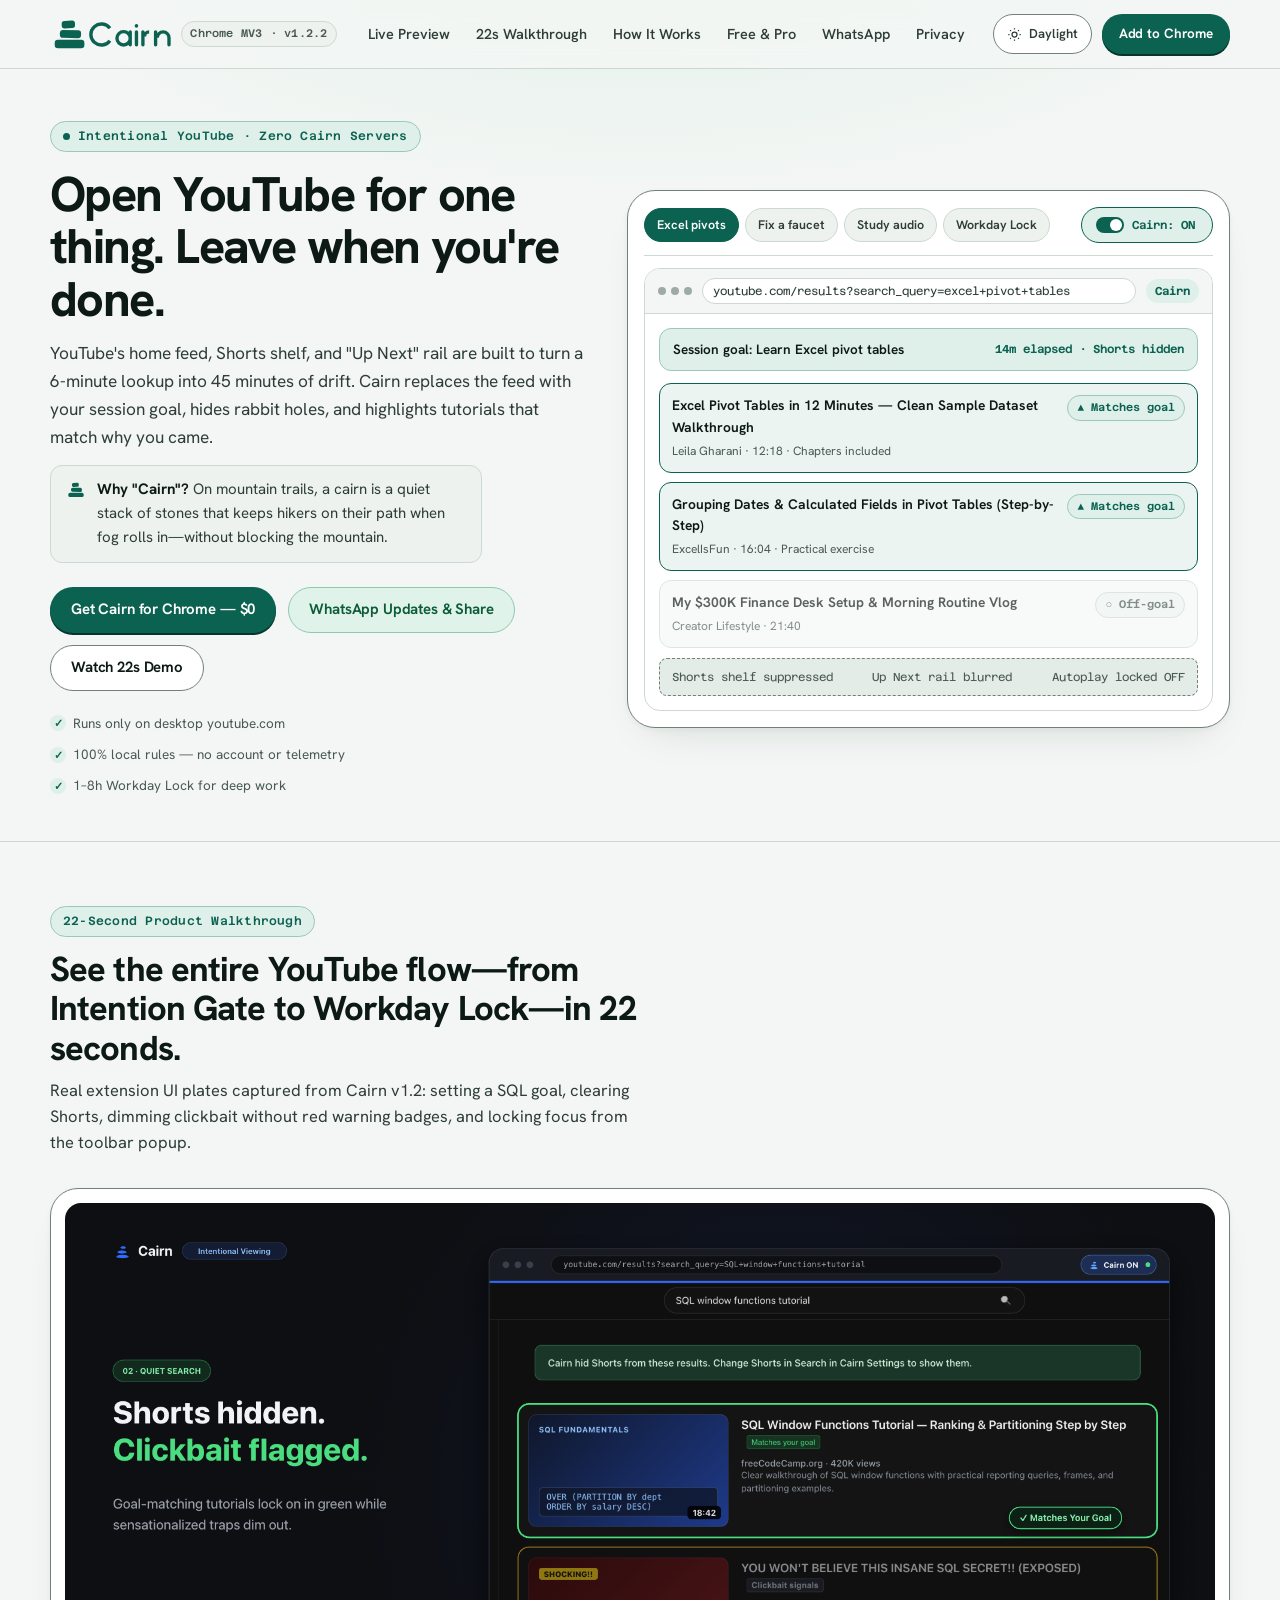
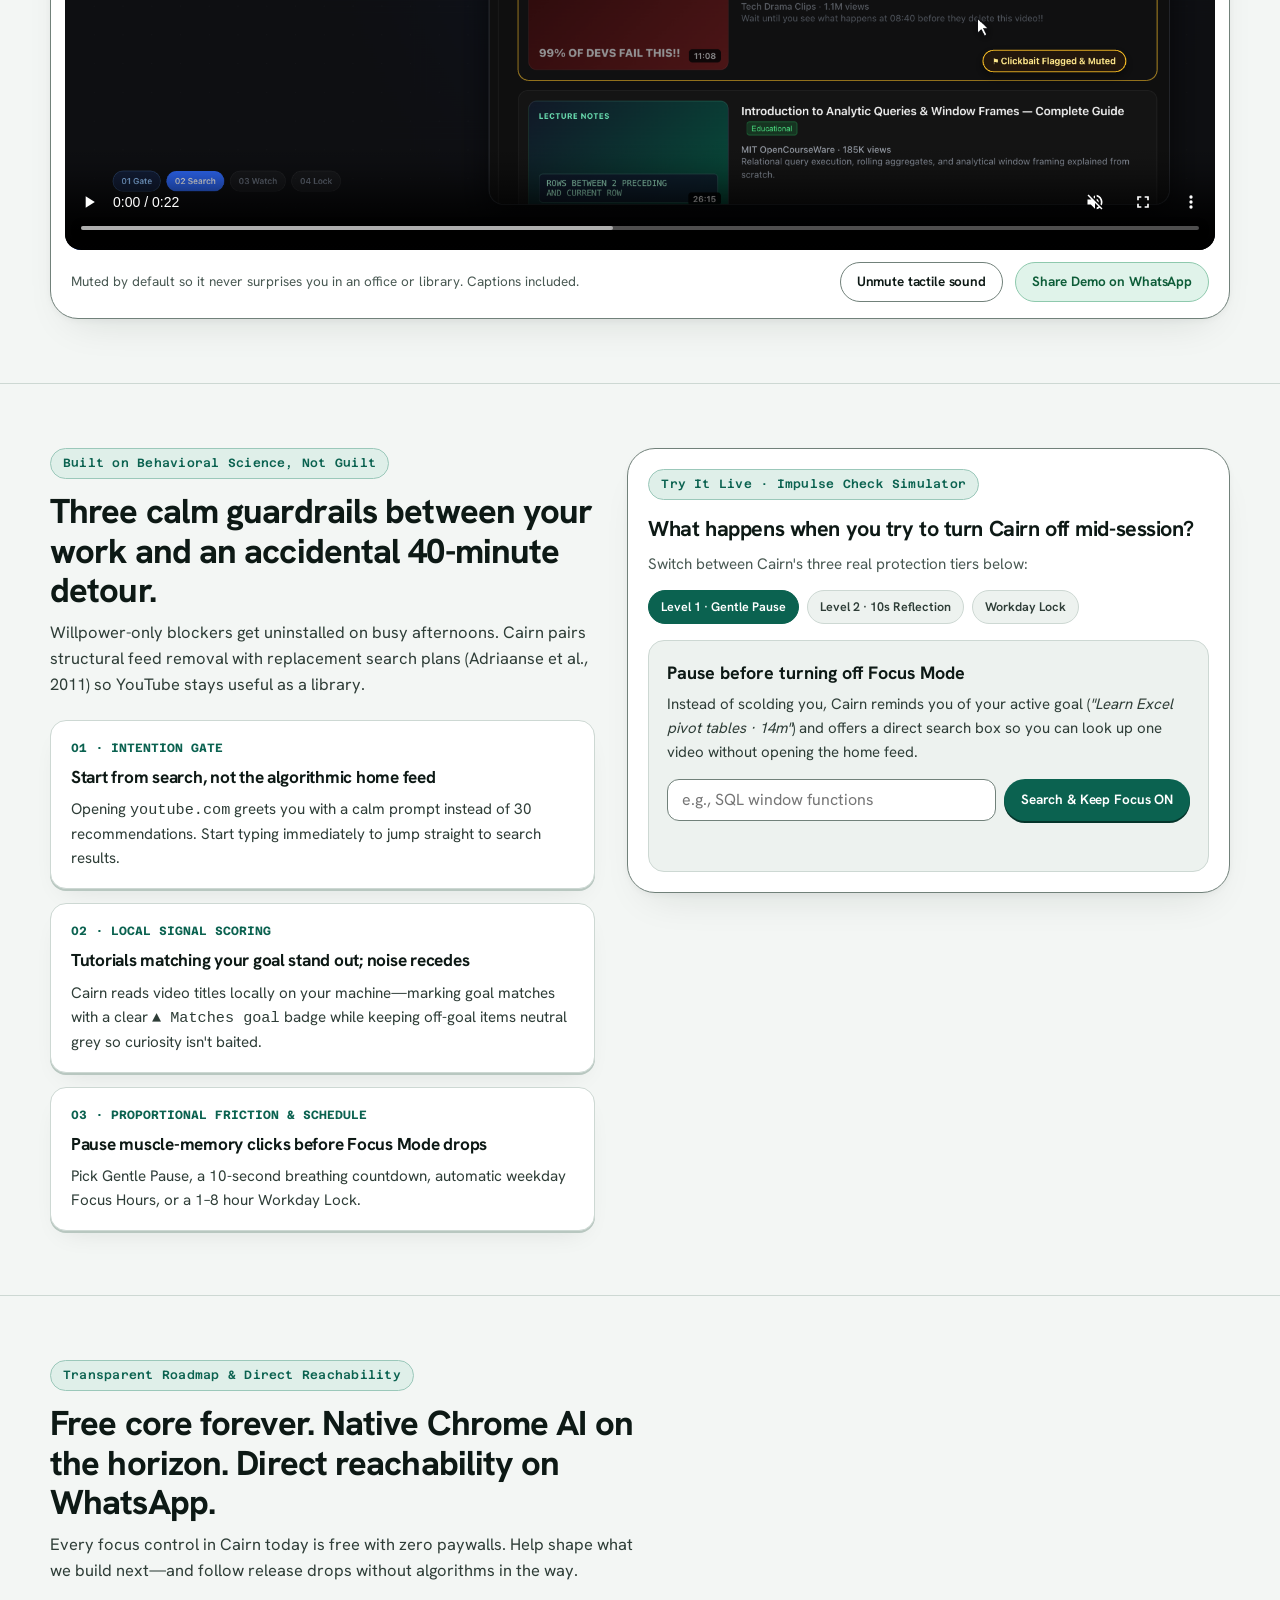
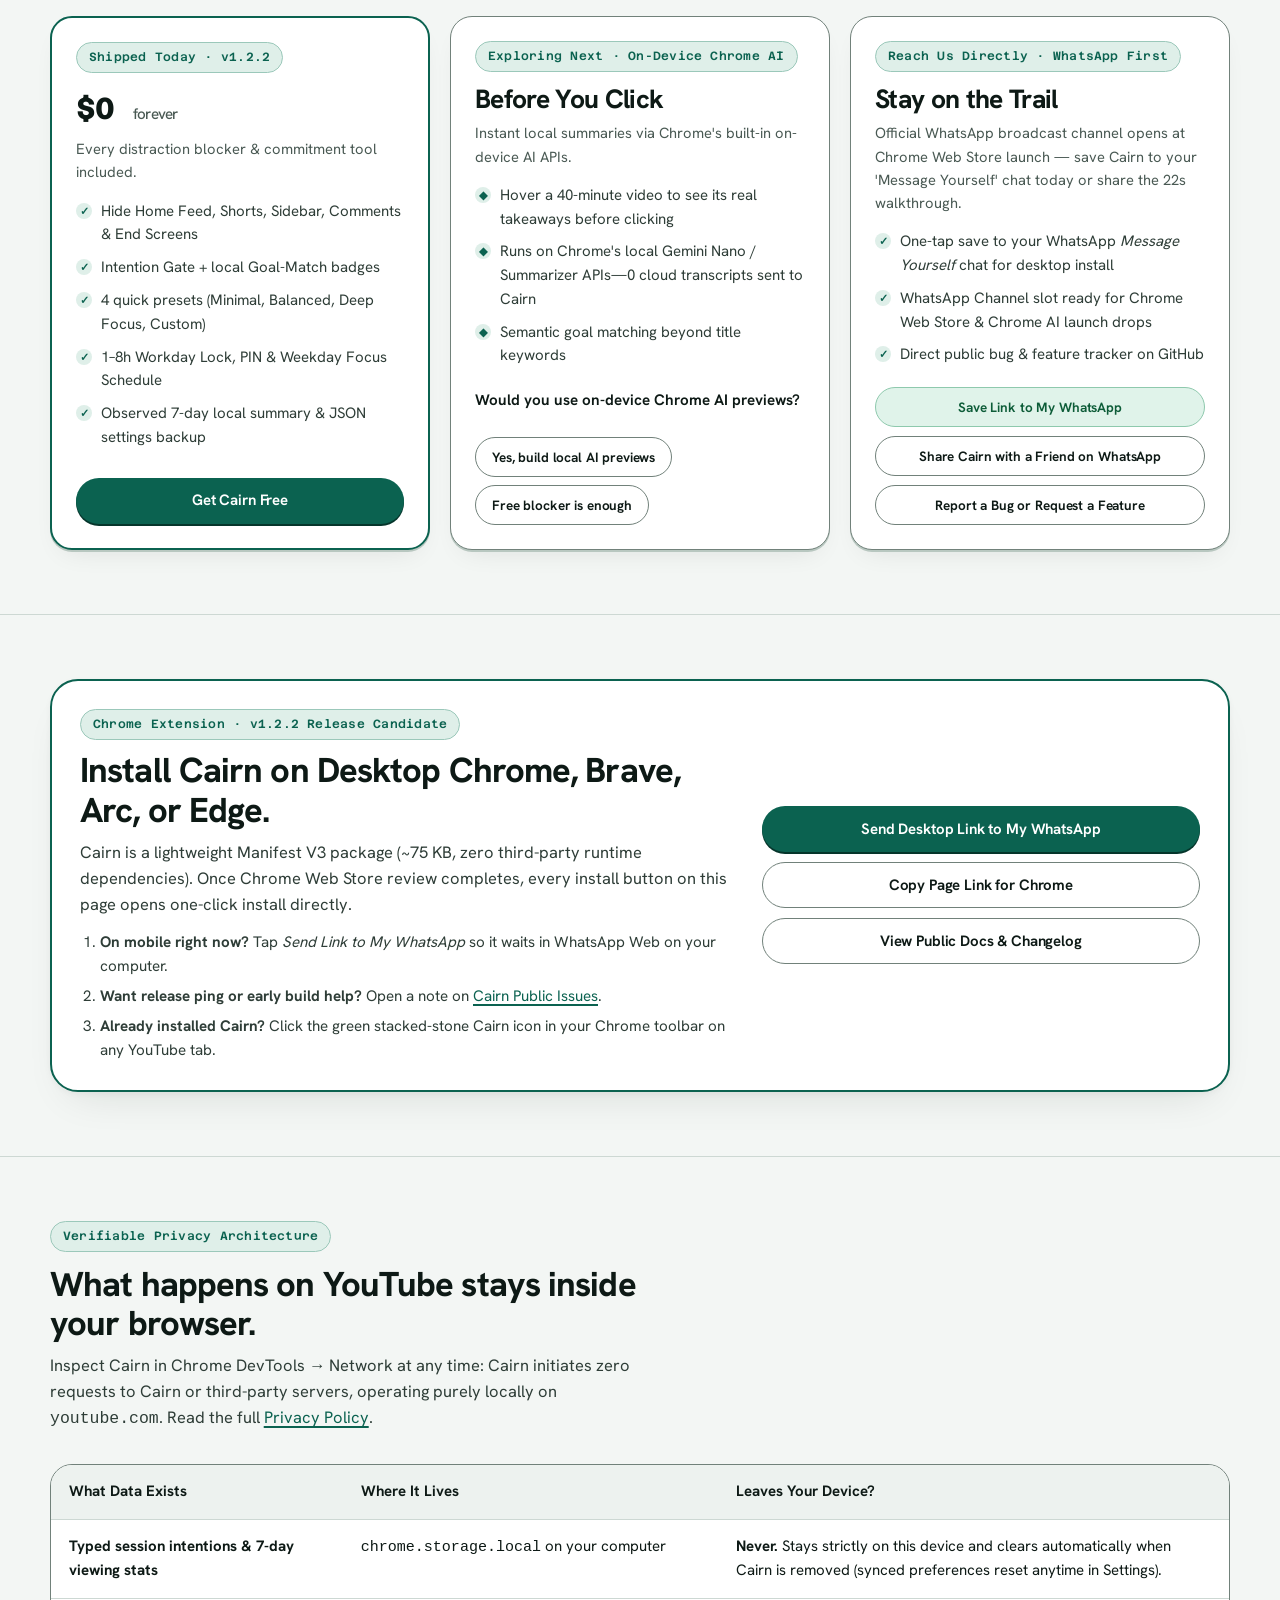
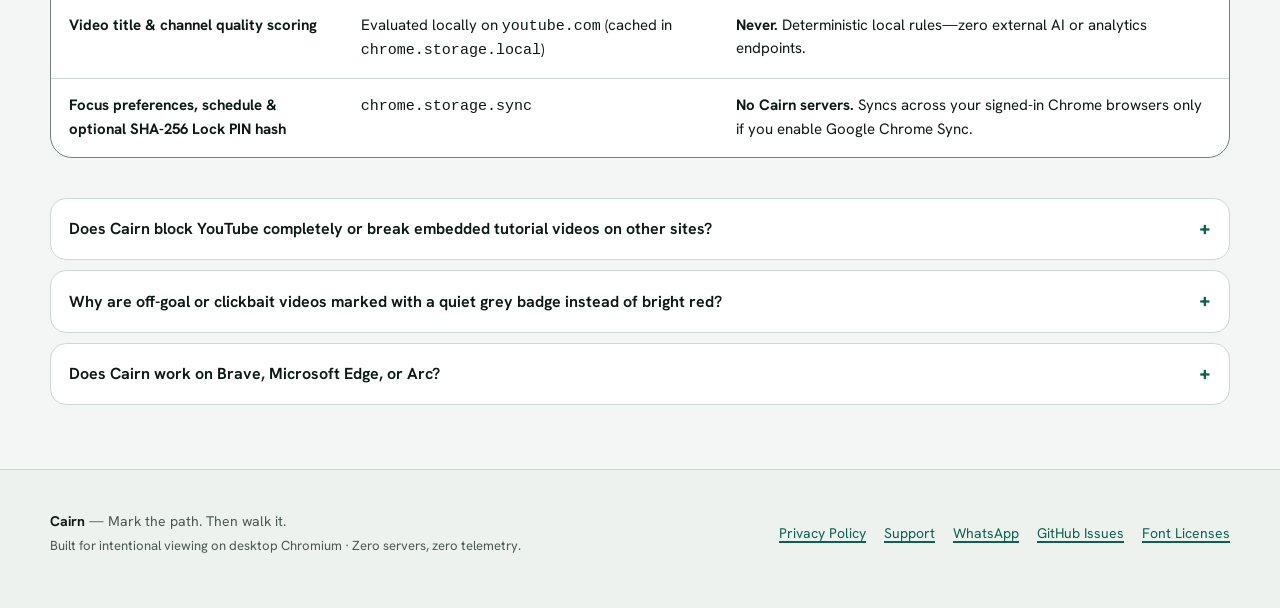
==== index.html @ 8f27227e "feat: publish Cairn Alpine Trailhead landing site and WhatsApp reachability - Add static zero-tracke" ====
<!doctype html>
<html lang="en" data-theme="light">
<head>
  <meta charset="utf-8" />
  <meta name="viewport" content="width=device-width, initial-scale=1" />
  <title>Cairn for Chrome — Open YouTube for One Thing. Leave When Done.</title>
  <meta
    name="description"
    content="Cairn is a local-first Chrome extension for intentional YouTube viewing. Set a session goal, hide Shorts and rabbit-hole sidebars, highlight matching tutorials, and lock deep-work hours with zero Cairn servers."
  />
  <meta name="theme-color" content="#f3f6f4" />
  <link rel="canonical" href="https://mohdashraf010897.github.io/cairn-public/" />
  <link rel="icon" type="image/svg+xml" href="./assets/brand/cairn-mark-favicon.svg" />
  <link rel="icon" type="image/png" sizes="32x32" href="./assets/brand/icon32.png" />

  <!-- WhatsApp, LinkedIn & X Link Preview Metadata -->
  <meta property="og:type" content="website" />
  <meta property="og:site_name" content="Cairn" />
  <meta property="og:title" content="Cairn for Chrome — Intentional YouTube Without Rabbit Holes" />
  <meta
    property="og:description"
    content="Ask why you opened YouTube, clear Shorts and algorithmic sidebars, highlight goal-matching videos, and lock focus for 1–8 hours. $0, 100% local, zero servers."
  />
  <meta property="og:url" content="https://mohdashraf010897.github.io/cairn-public/" />
  <meta
    property="og:image"
    content="https://mohdashraf010897.github.io/cairn-public/assets/og-cairn-trailhead.png"
  />
  <meta property="og:image:width" content="1200" />
  <meta property="og:image:height" content="630" />
  <meta property="og:image:alt" content="Cairn Chrome extension showing YouTube with Shorts hidden and goal-matching tutorials highlighted in Alpine Pine." />
  <meta name="twitter:card" content="summary_large_image" />
  <meta name="twitter:title" content="Cairn for Chrome — Open YouTube for One Thing. Leave When Done." />
  <meta
    name="twitter:description"
    content="Hide Shorts, blur watch-next rabbit holes, highlight videos that match your goal, and lock focus hours. 100% local on Chrome."
  />
  <meta
    name="twitter:image"
    content="https://mohdashraf010897.github.io/cairn-public/assets/og-cairn-trailhead.png"
  />

  <link
    rel="preload"
    href="./fonts/hanken-grotesk-latin.woff2"
    as="font"
    type="font/woff2"
    crossorigin
  />
  <link rel="stylesheet" href="./styles/cairn-site.css" />

  <!-- Zero-FOUC Theme Initialization (Daylight Limestone Mist default, respects explicit user toggle) -->
  <script>
    (function () {
      try {
        var saved = localStorage.getItem("cairn-theme");
        var t = saved === "dark" ? "dark" : "light";
        document.documentElement.setAttribute("data-theme", t);
      } catch (_) {}
    })();
  </script>

  <script type="application/ld+json">
    {
      "@context": "https://schema.org",
      "@graph": [
        {
          "@type": "SoftwareApplication",
          "name": "Cairn — Intentional Viewing for YouTube",
          "applicationCategory": "BrowserApplication",
          "operatingSystem": "Chrome, Brave, Edge, Arc (Desktop Chromium)",
          "softwareVersion": "1.2.2",
          "offers": {
            "@type": "Offer",
            "price": "0",
            "priceCurrency": "USD"
          },
          "description": "Manifest V3 Chrome extension that adds an Intention Gate, hides YouTube Shorts and algorithmic sidebars, highlights goal-matching tutorials locally, and provides a 1-to-8-hour Workday Lock with zero Cairn servers."
        },
        {
          "@type": "FAQPage",
          "mainEntity": [
            {
              "@type": "Question",
              "name": "Does Cairn send my YouTube watch history or typed intentions to any server?",
              "acceptedAnswer": {
                "@type": "Answer",
                "text": "No. Cairn operates zero servers, zero analytics, and zero external API requests. Video titles and typed goals are evaluated locally inside your browser."
              }
            },
            {
              "@type": "Question",
              "name": "Why did I open this link on my phone from WhatsApp?",
              "acceptedAnswer": {
                "@type": "Answer",
                "text": "Cairn runs on desktop Chrome (macOS, Windows, Linux, ChromeOS). On mobile, tap 'Send Desktop Link to My WhatsApp' to drop the link into your own Message Yourself chat so you can open it in one click on WhatsApp Web on your laptop."
              }
            },
            {
              "@type": "Question",
              "name": "What happens if I need to end a Workday Lock early?",
              "acceptedAnswer": {
                "@type": "Answer",
                "text": "Workday Lock includes a deliberate break-glass confirmation ('end this lock early') plus an optional PIN. Ending a lock early still keeps Focus Mode ON so your YouTube home feed does not snap open by accident."
              }
            }
          ]
        }
      ]
    }
  </script>
</head>
<body>
  <a class="skip-link" href="#main-content">Skip to main content</a>

  <header class="site-header">
    <div class="container header-inner">
      <a class="brand-link" href="./" aria-label="Cairn home">
        <svg
          class="brand-lockup-svg"
          viewBox="-3 -10.59 490.53 121.17"
          role="img"
          aria-hidden="true"
        >
          <g transform="translate(-18.984 -31.000) scale(0.63281)" fill="currentColor">
            <rect x="76" y="37" width="88" height="50" rx="19" ry="19" transform="rotate(-2.5 120 62.0)"></rect>
            <rect x="64" y="99" width="140" height="52" rx="20" ry="20" transform="rotate(1.5 134 125.0)"></rect>
            <rect x="30" y="163" width="196" height="56" rx="21" ry="21"></rect>
          </g>
          <g transform="translate(140.03 0)" fill="currentColor" fill-rule="nonzero">
            <path d="M92.26 20.02A51.00 51.00 0 1 0 92.26 79.98L80.93 71.75A37.00 37.00 0 1 1 80.93 28.25Z" transform="translate(4.00 0)"></path>
            <path d="M0.00 66.00A34.75 34.75 0 1 1 69.50 66.00A34.75 34.75 0 1 1 0.00 66.00ZM14.00 66.00A20.75 20.75 0 1 0 55.50 66.00A20.75 20.75 0 1 0 14.00 66.00ZM55.50 39.00A7.00 7.00 0 0 1 69.50 39.00V93.00A7.00 7.00 0 0 1 55.50 93.00Z" transform="translate(113.00 0)"></path>
            <path d="M0.00 39.00A7.00 7.00 0 0 1 14.00 39.00V93.00A7.00 7.00 0 0 1 0.00 93.00ZM-0.50 14.00a7.50 7.50 0 1 0 15.00 0a7.50 7.50 0 1 0 -15.00 0Z" transform="translate(194.50 0)"></path>
            <path d="M0.00 39.00A7.00 7.00 0 0 1 14.00 39.00V93.00A7.00 7.00 0 0 1 0.00 93.00ZM7.00 58.00A26.00 26.00 0 0 1 33.00 32.00L33.00 46.00A12.00 12.00 0 0 0 21.00 58.00Z" transform="translate(221.50 0)"></path>
            <path d="M0.00 39.00A7.00 7.00 0 0 1 14.00 39.00V93.00A7.00 7.00 0 0 1 0.00 93.00ZM7.00 63.50A31.50 31.50 0 0 1 70.00 63.50L56.00 63.50A17.50 17.50 0 0 0 21.00 63.50ZM56.00 63.50V63.50H70.00V93.00A7.00 7.00 0 0 1 56.00 93.00Z" transform="translate(274.50 0)"></path>
          </g>
        </svg>
        <span class="brand-tag">Chrome MV3 · v1.2.2</span>
      </a>

      <nav class="primary-nav" aria-label="Primary">
        <a href="#preview">Live Preview</a>
        <a href="#walkthrough">22s Walkthrough</a>
        <a href="#how-it-works">How It Works</a>
        <a href="#pricing">Free &amp; Pro</a>
        <a href="#whatsapp">WhatsApp</a>
        <a href="#privacy">Privacy</a>
      </nav>

      <div class="header-actions">
        <button
          id="theme-toggle"
          class="theme-toggle"
          type="button"
          aria-pressed="false"
          aria-label="Toggle between Daylight Limestone Mist and Night Ridge dark theme"
        >
          <svg viewBox="0 0 24 24" fill="none" stroke="currentColor" stroke-width="2" aria-hidden="true">
            <circle cx="12" cy="12" r="4"></circle>
            <path d="M12 2v2M12 20v2M4.93 4.93l1.41 1.41M17.66 17.66l1.41 1.41M2 12h2M20 12h2M4.93 19.07l1.41-1.41M17.66 6.34l1.41-1.41"></path>
          </svg>
          <span id="theme-toggle-label">Daylight</span>
        </button>
        <a class="btn btn-primary btn-sm desktop-cta-only" data-cairn-install href="#get-cairn">
          Add to Chrome
        </a>
      </div>
    </div>
  </header>

  <main id="main-content">
    <!-- ── 1. HERO + ZERO-CLS INTERACTIVE YOUTUBE STAGE ──────────────────── -->
    <section class="hero" id="preview">
      <div class="container hero-grid">
        <div>
          <span class="eyebrow">
            <span class="eyebrow-dot" aria-hidden="true"></span>
            Intentional YouTube · Zero Cairn Servers
          </span>

          <h1 class="hero-title">
            Open YouTube for one thing. Leave when you're done.
          </h1>

          <p class="hero-lead">
            YouTube's home feed, Shorts shelf, and "Up Next" rail are built to turn a 6-minute lookup into 45 minutes of drift. Cairn replaces the feed with your session goal, hides rabbit holes, and highlights tutorials that match why you came.
          </p>

          <div class="hero-origin">
            <svg class="hero-origin-icon" viewBox="0 0 256 256" fill="currentColor" aria-hidden="true">
              <rect x="76" y="37" width="88" height="50" rx="19" ry="19" transform="rotate(-2.5 120 62)"></rect>
              <rect x="64" y="99" width="140" height="52" rx="20" ry="20" transform="rotate(1.5 134 125)"></rect>
              <rect x="30" y="163" width="196" height="56" rx="21" ry="21"></rect>
            </svg>
            <span>
              <strong>Why "Cairn"?</strong> On mountain trails, a cairn is a quiet stack of stones that keeps hikers on their path when fog rolls in—without blocking the mountain.
            </span>
          </div>

          <div class="cta-cluster desktop-cta-only">
            <a class="btn btn-primary" data-cairn-install href="#get-cairn">
              Get Cairn for Chrome — $0
            </a>
            <a class="btn btn-whatsapp" href="#whatsapp">
              WhatsApp Updates &amp; Share
            </a>
            <a class="btn btn-secondary" href="#walkthrough">
              Watch 22s Demo
            </a>
          </div>

          <!-- Phone / WhatsApp In-App Browser Handoff Card -->
          <div class="mobile-handoff-box" aria-label="Save desktop extension link for your laptop">
            <p class="mobile-handoff-note">
              <strong>Viewing on your phone?</strong> Cairn installs on desktop Chrome. Send this link to your own WhatsApp <em>Message Yourself</em> chat so you can install it in one click on your laptop:
            </p>
            <div class="mobile-handoff-actions">
              <a
                class="btn btn-primary btn-sm"
                data-wa-save
                href="https://wa.me/?text=Save%20Cairn%20for%20my%20laptop%3A%20https%3A%2F%2Fmohdashraf010897.github.io%2Fcairn-public%2F"
                target="_blank"
                rel="noopener noreferrer"
              >
                Send Link to My WhatsApp
              </a>
              <button class="btn btn-secondary btn-sm" type="button" data-copy-link>
                Copy Desktop Link
              </button>
              <a class="btn btn-secondary btn-sm" data-email-self href="mailto:?subject=Install%20Cairn%20on%20Chrome">
                Email to Laptop
              </a>
            </div>
            <div id="copy-toast" class="copy-toast" role="status" aria-live="polite"></div>
          </div>

          <ul class="trust-strip" aria-label="Key guarantees">
            <li><span class="trust-check" aria-hidden="true">✓</span> Runs only on desktop youtube.com</li>
            <li><span class="trust-check" aria-hidden="true">✓</span> 100% local rules — no account or telemetry</li>
            <li><span class="trust-check" aria-hidden="true">✓</span> 1–8h Workday Lock for deep work</li>
          </ul>
        </div>

        <!-- Interactive Zero-CLS Stage -->
        <div class="stage-card" aria-label="Interactive Cairn YouTube preview">
          <div class="stage-toolbar">
            <div class="scenario-tablist" role="tablist" aria-label="Choose a real YouTube scenario">
              <button
                class="scenario-tab"
                type="button"
                role="tab"
                id="tab-excel"
                aria-selected="true"
                aria-controls="stage-viewport"
                tabindex="0"
                data-scenario-tab="excel"
              >
                Excel pivots
              </button>
              <button
                class="scenario-tab"
                type="button"
                role="tab"
                id="tab-repair"
                aria-selected="false"
                aria-controls="stage-viewport"
                tabindex="-1"
                data-scenario-tab="repair"
              >
                Fix a faucet
              </button>
              <button
                class="scenario-tab"
                type="button"
                role="tab"
                id="tab-study"
                aria-selected="false"
                aria-controls="stage-viewport"
                tabindex="-1"
                data-scenario-tab="study"
              >
                Study audio
              </button>
              <button
                class="scenario-tab"
                type="button"
                role="tab"
                id="tab-lock"
                aria-selected="false"
                aria-controls="stage-viewport"
                tabindex="-1"
                data-scenario-tab="lock"
              >
                Workday Lock
              </button>
            </div>

            <button
              id="cairn-mode-switch"
              class="mode-switch"
              type="button"
              aria-pressed="true"
              aria-label="Toggle Cairn Focus Mode inside preview"
            >
              <span class="switch-pill" aria-hidden="true"></span>
              <span id="cairn-mode-label">Cairn: ON</span>
            </button>
          </div>

          <div class="browser-frame" id="stage-viewport">
            <div class="browser-chrome">
              <span class="window-dots" aria-hidden="true"><span></span><span></span><span></span></span>
              <span class="browser-url" id="stage-browser-url">youtube.com/results?search_query=excel+pivot+tables</span>
              <span class="cairn-toolbar-chip">Cairn</span>
            </div>

            <div class="stage-body grid-stack">
              <!-- Scenario 1: Excel (ON) -->
              <div class="stack-pane" data-stage-pane="excel-on" aria-hidden="false">
                <div class="goal-banner">
                  <span class="goal-banner-text">Session goal: Learn Excel pivot tables</span>
                  <span class="goal-banner-meta">14m elapsed · Shorts hidden</span>
                </div>
                <div class="feed-list">
                  <div class="feed-row is-matched">
                    <div>
                      <p class="feed-title">Excel Pivot Tables in 12 Minutes — Clean Sample Dataset Walkthrough</p>
                      <p class="feed-meta">Leila Gharani · 12:18 · Chapters included</p>
                    </div>
                    <span class="signal-badge signal-match">▲ Matches goal</span>
                  </div>
                  <div class="feed-row is-matched">
                    <div>
                      <p class="feed-title">Grouping Dates &amp; Calculated Fields in Pivot Tables (Step-by-Step)</p>
                      <p class="feed-meta">ExcelIsFun · 16:04 · Practical exercise</p>
                    </div>
                    <span class="signal-badge signal-match">▲ Matches goal</span>
                  </div>
                  <div class="feed-row is-dimmed">
                    <div>
                      <p class="feed-title">My $300K Finance Desk Setup &amp; Morning Routine Vlog</p>
                      <p class="feed-meta">Creator Lifestyle · 21:40</p>
                    </div>
                    <span class="signal-badge signal-neutral">○ Off-goal</span>
                  </div>
                </div>
                <div class="cleared-tray">
                  <span>Shorts shelf suppressed</span>
                  <span>Up Next rail blurred</span>
                  <span>Autoplay locked OFF</span>
                </div>
              </div>

              <!-- Scenario 1: Excel (OFF) -->
              <div class="stack-pane" data-stage-pane="excel-off" aria-hidden="true">
                <div class="unfiltered-alert">
                  <span>Unfiltered YouTube: Home feed &amp; Shorts shelf compete for your click</span>
                  <span>No session anchor</span>
                </div>
                <div class="feed-list">
                  <div class="feed-row">
                    <div>
                      <p class="feed-title">Excel Pivot Tables in 12 Minutes — Clean Sample Dataset Walkthrough</p>
                      <p class="feed-meta">Buried between promoted feeds &amp; Shorts</p>
                    </div>
                    <span class="signal-badge signal-neutral">Unranked</span>
                  </div>
                </div>
                <div class="shorts-strip">
                  <div class="short-tile">SHORT · "You won't believe this interview fail..."</div>
                  <div class="short-tile">SHORT · "3 AM street food in Tokyo #shorts"</div>
                  <div class="short-tile">SHORT · "Wait for the ending!! (4.2M views)"</div>
                </div>
                <div class="cleared-tray">
                  <span>Autoplay queues next video in 5s</span>
                  <span>24 sidebar rabbit holes active</span>
                </div>
              </div>

              <!-- Scenario 2: Faucet Repair (ON) -->
              <div class="stack-pane" data-stage-pane="repair-on" aria-hidden="true">
                <div class="goal-banner">
                  <span class="goal-banner-text">Session goal: Replace dripping kitchen cartridge</span>
                  <span class="goal-banner-meta">06m elapsed · Quick lookup</span>
                </div>
                <div class="feed-list">
                  <div class="feed-row is-matched">
                    <div>
                      <p class="feed-title">How to Replace a Single-Handle Kitchen Faucet Cartridge (Tools &amp; Steps)</p>
                      <p class="feed-meta">This Old House · 07:42 · Direct instruction</p>
                    </div>
                    <span class="signal-badge signal-match">▲ Matches goal</span>
                  </div>
                  <div class="feed-row is-matched">
                    <div>
                      <p class="feed-title">Identify Moen vs Delta Valve Stems Before Turning Water Back On</p>
                      <p class="feed-meta">Everyday Plumbing · 05:15 · Reference guide</p>
                    </div>
                    <span class="signal-badge signal-match">▲ Matches goal</span>
                  </div>
                  <div class="feed-row is-dimmed">
                    <div>
                      <p class="feed-title">Worst Contractor Disasters Caught on Camera (Compilation)</p>
                      <p class="feed-meta">Home Drama · 19:50</p>
                    </div>
                    <span class="signal-badge signal-neutral">○ Off-goal</span>
                  </div>
                </div>
                <div class="cleared-tray">
                  <span>Comments collapsed by default</span>
                  <span>End-screen cards hidden</span>
                </div>
              </div>

              <!-- Scenario 2: Faucet Repair (OFF) -->
              <div class="stack-pane" data-stage-pane="repair-off" aria-hidden="true">
                <div class="unfiltered-alert">
                  <span>Unfiltered YouTube: DIY compilation rabbit holes hijack a 7-minute repair</span>
                  <span>Autoplay ON</span>
                </div>
                <div class="feed-list">
                  <div class="feed-row">
                    <div>
                      <p class="feed-title">How to Replace a Single-Handle Kitchen Faucet Cartridge</p>
                      <p class="feed-meta">Followed immediately by 18 renovation drama videos</p>
                    </div>
                    <span class="signal-badge signal-neutral">Unranked</span>
                  </div>
                </div>
                <div class="shorts-strip">
                  <div class="short-tile">SHORT · "Plumber finds WHAT inside pipe?!"</div>
                  <div class="short-tile">SHORT · "Satisfying pressure washing #shorts"</div>
                  <div class="short-tile">SHORT · "Luxury kitchen tour ($250k)"</div>
                </div>
                <div class="cleared-tray">
                  <span>Comments &amp; arguments expanded</span>
                  <span>End-screen cards cover final 20s</span>
                </div>
              </div>

              <!-- Scenario 3: Study Audio (ON) -->
              <div class="stack-pane" data-stage-pane="study-on" aria-hidden="true">
                <div class="goal-banner">
                  <span class="goal-banner-text">Session goal: Instrumental focus audio while writing</span>
                  <span class="goal-banner-meta">Whitelisted channel · 45m nudge</span>
                </div>
                <div class="feed-list">
                  <div class="feed-row is-matched">
                    <div>
                      <p class="feed-title">2-Hour Acoustic Piano &amp; Rain — No Mid-Roll Interruptions</p>
                      <p class="feed-meta">Whitelisted Study Channel · Playing cleanly</p>
                    </div>
                    <span class="signal-badge signal-match">▲ Whitelisted</span>
                  </div>
                  <div class="feed-row is-dimmed">
                    <div>
                      <p class="feed-title">Watch-page sidebar &amp; live chat hidden so background audio stays in the background</p>
                      <p class="feed-meta">Zero visual movement in peripheral vision</p>
                    </div>
                    <span class="signal-badge signal-neutral">● Calm Watch</span>
                  </div>
                </div>
                <div class="cleared-tray">
                  <span>Sidebar hidden</span>
                  <span>Comments hidden</span>
                  <span>Gentle check-in at 45m</span>
                </div>
              </div>

              <!-- Scenario 3: Study Audio (OFF) -->
              <div class="stack-pane" data-stage-pane="study-off" aria-hidden="true">
                <div class="unfiltered-alert">
                  <span>Unfiltered YouTube: Switching tabs flashes breaking news &amp; Shorts next to your audio</span>
                  <span>Live chat scrolling</span>
                </div>
                <div class="shorts-strip">
                  <div class="short-tile">SIDEBAR · "LIVE: Tech layoffs debate (14K watching)"</div>
                  <div class="short-tile">SIDEBAR · "Top 10 sci-fi trailers this week"</div>
                  <div class="short-tile">CHAT · 40 messages/sec scrolling beside player</div>
                </div>
                <div class="cleared-tray">
                  <span>Every tab switch invites a detour</span>
                  <span>No session timer check-in</span>
                </div>
              </div>

              <!-- Scenario 4: Workday Lock (ON) -->
              <div class="stack-pane" data-stage-pane="lock-on" aria-hidden="true">
                <div class="goal-banner">
                  <span class="goal-banner-text">Workday Lock active · Focus Mode protected until 5:00 PM</span>
                  <span class="goal-banner-meta">5h 42m remaining</span>
                </div>
                <div class="feed-list">
                  <div class="feed-row is-matched">
                    <div>
                      <p class="feed-title">Impulse toggle intercepted before the feed loads</p>
                      <p class="feed-meta">Turning Cairn off during a lock requires deliberate break-glass confirmation—and still keeps Focus Mode active if ended early.</p>
                    </div>
                    <span class="signal-badge signal-match">▲ Protected</span>
                  </div>
                  <div class="feed-row">
                    <div>
                      <p class="feed-title">Direct search still works whenever work requires a tutorial</p>
                      <p class="feed-meta">Press "/" to search specific documentation or talks without unlocking the home feed.</p>
                    </div>
                    <span class="signal-badge signal-neutral">● Tool, not cage</span>
                  </div>
                </div>
                <div class="cleared-tray">
                  <span>Survives browser restart</span>
                  <span>Optional SHA-256 Lock PIN</span>
                </div>
              </div>

              <!-- Scenario 4: Workday Lock (OFF) -->
              <div class="stack-pane" data-stage-pane="lock-off" aria-hidden="true">
                <div class="unfiltered-alert">
                  <span>Without Lock: One tired 3:15 PM click disables your blocker for the rest of the week</span>
                  <span>Zero friction</span>
                </div>
                <div class="feed-list">
                  <div class="feed-row">
                    <div>
                      <p class="feed-title">Most extensions fail at the exact moment willpower dips</p>
                      <p class="feed-meta">A single toggle switch with no reflection pause turns off protection in 0.2 seconds—and stays forgotten.</p>
                    </div>
                    <span class="signal-badge signal-neutral">Unprotected</span>
                  </div>
                </div>
                <div class="cleared-tray">
                  <span>Toggle Cairn: ON above to compare Workday Lock</span>
                  <span>1h · 2h · 4h · 8h presets</span>
                </div>
              </div>
            </div>
          </div>
        </div>
      </div>
    </section>

    <!-- ── 2. 22-SECOND SNAPPY PRODUCT WALKTHROUGH ───────────────────────── -->
    <section class="section" id="walkthrough">
      <div class="container">
        <div class="section-header">
          <span class="eyebrow">22-Second Product Walkthrough</span>
          <h2 class="section-title">See the entire YouTube flow—from Intention Gate to Workday Lock—in 22 seconds.</h2>
          <p class="section-desc">
            Real extension UI plates captured from Cairn v1.2: setting a SQL goal, clearing Shorts, dimming clickbait without red warning badges, and locking focus from the toolbar popup.
          </p>
        </div>

        <div class="video-shell">
          <div class="video-frame">
            <video
              id="cairn-walkthrough-video"
              controls
              playsinline
              preload="metadata"
              muted
              loop
              poster="./assets/demo/cairn-promo-poster-v2.png"
            >
              <source src="./assets/demo/cairn-promo-22s-snappy.webm" type="video/webm" />
              <source src="./assets/demo/cairn-promo-22s-snappy.mp4" type="video/mp4" />
              <track
                kind="captions"
                src="./assets/demo/cairn-promo-24s.vtt"
                srclang="en"
                label="English"
                default
              />
              Your browser does not support embedded HTML5 video.
            </video>
          </div>
          <div class="video-bar">
            <p class="video-caption">
              Muted by default so it never surprises you in an office or library. Captions included.
            </p>
            <div class="cta-cluster">
              <button
                id="video-sound-btn"
                class="btn btn-secondary btn-sm"
                type="button"
                aria-pressed="false"
              >
                Unmute tactile sound
              </button>
              <a
                class="btn btn-whatsapp btn-sm"
                data-wa-share
                href="https://wa.me/?text=Cairn%20for%20Chrome"
                target="_blank"
                rel="noopener noreferrer"
              >
                Share Demo on WhatsApp
              </a>
            </div>
          </div>
        </div>
      </div>
    </section>

    <!-- ── 3. HOW IT WORKS + INTERACTIVE IMPULSE CHECK SIMULATOR ─────────── -->
    <section class="section" id="how-it-works">
      <div class="container split-2">
        <div>
          <span class="eyebrow">Built on Behavioral Science, Not Guilt</span>
          <h2 class="section-title">Three calm guardrails between your work and an accidental 40-minute detour.</h2>
          <p class="section-desc" style="margin-bottom: 22px;">
            Willpower-only blockers get uninstalled on busy afternoons. Cairn pairs structural feed removal with replacement search plans (Adriaanse et al., 2011) so YouTube stays useful as a library.
          </p>

          <ol class="step-list">
            <li class="step-card">
              <div class="step-num">01 · INTENTION GATE</div>
              <h3>Start from search, not the algorithmic home feed</h3>
              <p>
                Opening <code>youtube.com</code> greets you with a calm prompt instead of 30 recommendations. Start typing immediately to jump straight to search results.
              </p>
            </li>
            <li class="step-card">
              <div class="step-num">02 · LOCAL SIGNAL SCORING</div>
              <h3>Tutorials matching your goal stand out; noise recedes</h3>
              <p>
                Cairn reads video titles locally on your machine—marking goal matches with a clear <code>▲ Matches goal</code> badge while keeping off-goal items neutral grey so curiosity isn't baited.
              </p>
            </li>
            <li class="step-card">
              <div class="step-num">03 · PROPORTIONAL FRICTION &amp; SCHEDULE</div>
              <h3>Pause muscle-memory clicks before Focus Mode drops</h3>
              <p>
                Pick Gentle Pause, a 10-second breathing countdown, automatic weekday Focus Hours, or a 1–8 hour Workday Lock.
              </p>
            </li>
          </ol>
        </div>

        <!-- Interactive Friction Simulator -->
        <div class="sim-card" aria-label="Interactive Impulse Check simulator">
          <span class="eyebrow">Try It Live · Impulse Check Simulator</span>
          <h3 class="sim-heading">What happens when you try to turn Cairn off mid-session?</h3>
          <p class="sim-lead">
            Switch between Cairn's three real protection tiers below:
          </p>

          <div class="sim-tabs" role="tablist" aria-label="Friction protection tiers">
            <button
              class="scenario-tab"
              type="button"
              role="tab"
              aria-selected="true"
              tabindex="0"
              data-sim-tab="gentle"
            >
              Level 1 · Gentle Pause
            </button>
            <button
              class="scenario-tab"
              type="button"
              role="tab"
              aria-selected="false"
              tabindex="-1"
              data-sim-tab="wait"
            >
              Level 2 · 10s Reflection
            </button>
            <button
              class="scenario-tab"
              type="button"
              role="tab"
              aria-selected="false"
              tabindex="-1"
              data-sim-tab="lock"
            >
              Workday Lock
            </button>
          </div>

          <div class="grid-stack">
            <!-- Gentle Pause -->
            <div class="sim-panel stack-pane" data-sim-pane="gentle" aria-hidden="false">
              <h3>Pause before turning off Focus Mode</h3>
              <p>
                Instead of scolding you, Cairn reminds you of your active goal (<em>"Learn Excel pivot tables · 14m"</em>) and offers a direct search box so you can look up one video without opening the home feed.
              </p>
              <label class="sr-only" for="sim-search-input">Search for a specific topic instead</label>
              <div class="sim-input-row">
                <input
                  id="sim-search-input"
                  class="sim-input"
                  type="text"
                  placeholder="e.g., SQL window functions"
                  autocomplete="off"
                />
                <button id="sim-search-btn" class="btn btn-primary btn-sm" type="button">
                  Search &amp; Keep Focus ON
                </button>
              </div>
              <div id="sim-level1-feedback" class="sim-feedback" role="status" aria-live="polite"></div>
            </div>

            <!-- 10s Reflection -->
            <div class="sim-panel stack-pane" data-sim-pane="wait" aria-hidden="true">
              <h3>10-second breathing buffer</h3>
              <p>
                Most distraction detours happen in the first two seconds of boredom. Level 2 holds the "Turn Off" button briefly while showing your observed YouTube time today—no fake annual projections.
              </p>
              <button id="sim-start-wait" class="btn btn-primary btn-sm" type="button">
                Simulate Reflection Countdown
              </button>
              <div id="sim-level2-feedback" class="sim-feedback" role="status" aria-live="polite"></div>
            </div>

            <!-- Workday Lock -->
            <div class="sim-panel stack-pane" data-sim-pane="lock" aria-hidden="true">
              <h3>Workday Lock break-glass check</h3>
              <p>
                Locked for 4 hours? Even if an emergency requires ending the lock early, typing the exact confirmation phrase only lifts the lock—<strong>Focus Mode stays ON</strong> until you consciously toggle again.
              </p>
              <label class="sr-only" for="sim-lock-input">Type end this lock early to test break-glass behavior</label>
              <div class="sim-input-row">
                <input
                  id="sim-lock-input"
                  class="sim-input"
                  type="text"
                  placeholder='Type "end this lock early"'
                  autocomplete="off"
                />
                <button id="sim-lock-btn" class="btn btn-primary btn-sm" type="button">
                  Test Phrase
                </button>
              </div>
              <div id="sim-lock-feedback" class="sim-feedback" role="status" aria-live="polite"></div>
            </div>
          </div>
        </div>
      </div>
    </section>

    <!-- ── 4. FREE FOREVER + CHROME AI PRO PULSE + WHATSAPP REACHABILITY ─── -->
    <section class="section" id="pricing">
      <div class="container">
        <div class="section-header">
          <span class="eyebrow">Transparent Roadmap &amp; Direct Reachability</span>
          <h2 class="section-title">Free core forever. Native Chrome AI on the horizon. Direct reachability on WhatsApp.</h2>
          <p class="section-desc">
            Every focus control in Cairn today is free with zero paywalls. Help shape what we build next—and follow release drops without algorithms in the way.
          </p>
        </div>

        <div class="cards-3">
          <!-- Card 1: Cairn Core ($0) -->
          <article class="tier-card is-featured" aria-label="Cairn Free Core">
            <div>
              <span class="eyebrow">Shipped Today · v1.2.2</span>
              <div class="tier-price">$0 <span class="tier-unit">forever</span></div>
              <p class="tier-sub">Every distraction blocker &amp; commitment tool included.</p>
              <ul class="feature-list">
                <li><span class="trust-check" aria-hidden="true">✓</span> Hide Home Feed, Shorts, Sidebar, Comments &amp; End Screens</li>
                <li><span class="trust-check" aria-hidden="true">✓</span> Intention Gate + local Goal-Match badges</li>
                <li><span class="trust-check" aria-hidden="true">✓</span> 4 quick presets (Minimal, Balanced, Deep Focus, Custom)</li>
                <li><span class="trust-check" aria-hidden="true">✓</span> 1–8h Workday Lock, PIN &amp; Weekday Focus Schedule</li>
                <li><span class="trust-check" aria-hidden="true">✓</span> Observed 7-day local summary &amp; JSON settings backup</li>
              </ul>
            </div>
            <a class="btn btn-primary" data-cairn-install href="#get-cairn">
              Get Cairn Free
            </a>
          </article>

          <!-- Card 2: Chrome Built-in AI Pro Exploration -->
          <article class="tier-card" aria-label="Cairn Pro On-Device Chrome AI Exploration">
            <div>
              <span class="eyebrow">Exploring Next · On-Device Chrome AI</span>
              <h3 class="tier-headline">Before You Click</h3>
              <p class="tier-sub">Instant local summaries via Chrome's built-in on-device AI APIs.</p>
              <ul class="feature-list">
                <li><span class="trust-check" aria-hidden="true">◆</span><span>Hover a 40-minute video to see its real takeaways before clicking</span></li>
                <li><span class="trust-check" aria-hidden="true">◆</span><span>Runs on Chrome's local Gemini Nano / Summarizer APIs—0 cloud transcripts sent to Cairn</span></li>
                <li><span class="trust-check" aria-hidden="true">◆</span><span>Semantic goal matching beyond title keywords</span></li>
              </ul>
              <p class="pulse-question">
                Would you use on-device Chrome AI previews?
              </p>
            </div>
            <div>
              <div class="pulse-actions">
                <button id="pulse-yes" class="btn btn-secondary btn-sm" type="button">
                  Yes, build local AI previews
                </button>
                <button id="pulse-free" class="btn btn-secondary btn-sm" type="button">
                  Free blocker is enough
                </button>
              </div>
              <div id="pulse-result" class="pulse-result" hidden role="status" aria-live="polite">
                <span id="pulse-result-text"></span>
                <div style="margin-top: 6px;">
                  <a
                    id="pulse-github-link"
                    href="https://github.com/mohdashraf010897/cairn-public/issues"
                    target="_blank"
                    rel="noopener noreferrer"
                  >
                    Log my +1 on GitHub Issues &rarr;
                  </a>
                </div>
              </div>
            </div>
          </article>

          <!-- Card 3: WhatsApp-First Reachability -->
          <article class="tier-card" id="whatsapp" aria-label="WhatsApp updates and community feedback">
            <div>
              <span class="eyebrow">Reach Us Directly · WhatsApp First</span>
              <h3 class="tier-headline">Stay on the Trail</h3>
              <p class="tier-sub" id="wa-channel-note">
                No mailing-list spam or tracking pixels. Save Cairn to WhatsApp or share the 22s walkthrough with your team.
              </p>
              <ul class="feature-list">
                <li><span class="trust-check" aria-hidden="true">✓</span><span>One-tap save to your WhatsApp <em>Message Yourself</em> chat for desktop install</span></li>
                <li><span class="trust-check" aria-hidden="true">✓</span><span>WhatsApp Channel slot ready for Chrome Web Store &amp; Chrome AI launch drops</span></li>
                <li><span class="trust-check" aria-hidden="true">✓</span><span>Direct public bug &amp; feature tracker on GitHub</span></li>
              </ul>
            </div>
            <div style="display: grid; gap: 9px;">
              <a
                id="wa-channel-btn"
                class="btn btn-whatsapp btn-sm"
                href="https://wa.me/?text=Save%20Cairn%20for%20my%20laptop%3A%20https%3A%2F%2Fmohdashraf010897.github.io%2Fcairn-public%2F"
                target="_blank"
                rel="noopener noreferrer"
              >
                Save Link to My WhatsApp
              </a>
              <a
                class="btn btn-secondary btn-sm"
                data-wa-share
                href="https://wa.me/?text=Using%20Cairn%20on%20Chrome"
                target="_blank"
                rel="noopener noreferrer"
              >
                Share Cairn with a Friend on WhatsApp
              </a>
              <a
                class="btn btn-secondary btn-sm"
                data-cairn-issues
                href="https://github.com/mohdashraf010897/cairn-public/issues"
                target="_blank"
                rel="noopener noreferrer"
              >
                Report a Bug or Request a Feature
              </a>
            </div>
          </article>
        </div>
      </div>
    </section>

    <!-- ── 5. GET CAIRN ON CHROME (STORE + DEVELOPER PREVIEW) ────────────── -->
    <section class="section" id="get-cairn">
      <div class="container">
        <div class="install-banner">
          <div>
            <span class="eyebrow" id="cws-status-text">Chrome Extension · v1.2.2 Release Candidate</span>
            <h2 class="section-title" style="margin-top: 10px;">Install Cairn on Desktop Chrome, Brave, Arc, or Edge.</h2>
            <p class="section-desc">
              Cairn is a lightweight Manifest V3 package (~75 KB, zero third-party runtime dependencies). Once Chrome Web Store review completes, every install button on this page opens one-click install directly.
            </p>
            <ol class="install-steps">
              <li><strong>On mobile right now?</strong> Tap <em>Send Link to My WhatsApp</em> so it waits in WhatsApp Web on your computer.</li>
              <li><strong>Want release ping or early build help?</strong> Open a note on <a data-cairn-issues href="https://github.com/mohdashraf010897/cairn-public/issues" target="_blank" rel="noopener noreferrer">Cairn Public Issues</a>.</li>
              <li><strong>Already installed Cairn?</strong> Click the green stacked-stone Cairn icon in your Chrome toolbar on any YouTube tab.</li>
            </ol>
          </div>
          <div style="display: grid; gap: 10px;">
            <a
              class="btn btn-primary"
              data-wa-save
              href="https://wa.me/?text=Save%20Cairn%20for%20my%20laptop%3A%20https%3A%2F%2Fmohdashraf010897.github.io%2Fcairn-public%2F"
              target="_blank"
              rel="noopener noreferrer"
            >
              Send Desktop Link to My WhatsApp
            </a>
            <button class="btn btn-secondary" type="button" data-copy-link>
              Copy Page Link for Chrome
            </button>
            <a
              class="btn btn-secondary"
              href="https://github.com/mohdashraf010897/cairn-public"
              target="_blank"
              rel="noopener noreferrer"
            >
              View Public Docs &amp; Changelog
            </a>
          </div>
        </div>
      </div>
    </section>

    <!-- ── 6. VERIFIABLE PRIVACY TABLE & FAQ ─────────────────────────────── -->
    <section class="section" id="privacy">
      <div class="container">
        <div class="section-header">
          <span class="eyebrow">Verifiable Privacy Architecture</span>
          <h2 class="section-title">What happens on YouTube stays inside your browser.</h2>
          <p class="section-desc">
            Inspect Cairn in Chrome DevTools &rarr; Network at any time: Cairn initiates zero requests to Cairn or third-party servers, operating purely locally on <code>youtube.com</code>. Read the full <a href="./privacy/">Privacy Policy</a>.
          </p>
        </div>

        <div class="table-wrap" style="margin-bottom: 40px;">
          <table class="truth-table">
            <thead>
              <tr>
                <th scope="col">What Data Exists</th>
                <th scope="col">Where It Lives</th>
                <th scope="col">Leaves Your Device?</th>
              </tr>
            </thead>
            <tbody>
              <tr>
                <td><strong>Typed session intentions &amp; 7-day viewing stats</strong></td>
                <td><code>chrome.storage.local</code> on your computer</td>
                <td><strong>Never.</strong> Stays strictly on this device and clears automatically when Cairn is removed (synced preferences reset anytime in Settings).</td>
              </tr>
              <tr>
                <td><strong>Video title &amp; channel quality scoring</strong></td>
                <td>Evaluated locally on <code>youtube.com</code> (cached in <code>chrome.storage.local</code>)</td>
                <td><strong>Never.</strong> Deterministic local rules—zero external AI or analytics endpoints.</td>
              </tr>
              <tr>
                <td><strong>Focus preferences, schedule &amp; optional SHA-256 Lock PIN hash</strong></td>
                <td><code>chrome.storage.sync</code></td>
                <td><strong>No Cairn servers.</strong> Syncs across your signed-in Chrome browsers only if you enable Google Chrome Sync.</td>
              </tr>
            </tbody>
          </table>
        </div>

        <div class="faq-list" aria-label="Frequently asked questions">
          <details class="faq-item">
            <summary>Does Cairn block YouTube completely or break embedded tutorial videos on other sites?</summary>
            <div class="faq-body">
              Neither. Cairn runs only on desktop <code>youtube.com</code> pages—embedded docs videos on Notion, Coursera, or internal wikis are untouched, and YouTube Search stays completely accessible whenever you need a tutorial.
            </div>
          </details>
          <details class="faq-item">
            <summary>Why are off-goal or clickbait videos marked with a quiet grey badge instead of bright red?</summary>
            <div class="faq-body">
              Bright red warning badges act like neon signs—psychologically triggering curiosity ("forbidden-fruit effect"). Cairn highlights goal matches in calm Alpine Pine (<code>▲ Matches goal</code>) and lets low-signal items fade quietly into the background.
            </div>
          </details>
          <details class="faq-item">
            <summary>Does Cairn work on Brave, Microsoft Edge, or Arc?</summary>
            <div class="faq-body">
              Yes. Any desktop Chromium browser that supports Manifest V3 Chrome extensions runs Cairn with identical local storage and zero-server guarantees.
            </div>
          </details>
        </div>
      </div>
    </section>
  </main>

  <footer class="site-footer">
    <div class="container footer-inner">
      <div>
        <strong style="color: var(--ink);">Cairn</strong> — Mark the path. Then walk it.
        <div class="footer-tagline">
          Built for intentional viewing on desktop Chromium · Zero servers, zero telemetry.
        </div>
      </div>
      <nav class="footer-links" aria-label="Footer">
        <a href="./privacy/">Privacy Policy</a>
        <a href="./support/">Support</a>
        <a href="#whatsapp">WhatsApp</a>
        <a
          data-cairn-issues
          href="https://github.com/mohdashraf010897/cairn-public/issues"
          target="_blank"
          rel="noopener noreferrer"
        >
          GitHub Issues
        </a>
        <a href="./fonts/OFL-LICENSES.md">Font Licenses</a>
      </nav>
    </div>
  </footer>

  <script src="./scripts/cairn-links.js"></script>
  <script src="./scripts/cairn-site.js"></script>
</body>
</html>
---- styles/cairn-site.css ----
/* ==========================================================================
   Cairn — "Alpine Trailhead" Product & Landing Design System
   Synchronized 1:1 with Cairn MV3 Chrome Extension (extension/styles/tokens.css)
   Palette: Limestone Mist + Alpine Pine (#0B6250) / Night Ridge + Mint (#4ECBA5)
   ========================================================================== */

@font-face {
  font-family: "Hanken Grotesk Variable";
  font-style: normal;
  font-display: swap;
  font-weight: 100 900;
  src: url("../fonts/hanken-grotesk-latin.woff2") format("woff2");
  unicode-range: U+0000-00FF, U+0131, U+0152-0153, U+02BB-02BC, U+02C6, U+02DA, U+02DC, U+0304, U+0308, U+0329, U+2000-206F, U+20AC, U+2122, U+2191, U+2193, U+2212, U+2215, U+FEFF, U+FFFD;
}

@font-face {
  font-family: "Hanken Grotesk Variable";
  font-style: normal;
  font-display: swap;
  font-weight: 100 900;
  src: url("../fonts/hanken-grotesk-latin-ext.woff2") format("woff2");
  unicode-range: U+0100-02BA, U+02BD-02C5, U+02C7-02CC, U+02CE-02D7, U+02DD-02FF, U+0304, U+0308, U+0329, U+1D00-1DBF, U+1E00-1E9F, U+1EF2-1EFF, U+2020, U+20A0-20AB, U+20AD-20C0, U+2113, U+2C60-2C7F, U+A720-A7FF;
}

@font-face {
  font-family: "Azeret Mono Variable";
  font-style: normal;
  font-display: swap;
  font-weight: 100 900;
  src: url("../fonts/azeret-mono-latin.woff2") format("woff2");
  unicode-range: U+0000-00FF, U+0131, U+0152-0153, U+02BB-02BC, U+02C6, U+02DA, U+02DC, U+0304, U+0308, U+0329, U+2000-206F, U+20AC, U+2122, U+2191, U+2193, U+2212, U+2215, U+FEFF, U+FFFD;
}

@font-face {
  font-family: "Azeret Mono Variable";
  font-style: normal;
  font-display: swap;
  font-weight: 100 900;
  src: url("../fonts/azeret-mono-latin-ext.woff2") format("woff2");
  unicode-range: U+0100-02BA, U+02BD-02C5, U+02C7-02CC, U+02CE-02D7, U+02DD-02FF, U+0304, U+0308, U+0329, U+1D00-1DBF, U+1E00-1E9F, U+1EF2-1EFF, U+2020, U+20A0-20AB, U+20AD-20C0, U+2113, U+2C60-2C7F, U+A720-A7FF;
}

:root,
:root[data-theme="light"] {
  color-scheme: light;
  --bg: #f3f6f4;
  --bg-top: #f8faf9;
  --surface: #ffffff;
  --surface-2: #edf2ef;
  --sunk: #e4ece8;

  --ink: #0d1915;
  --ink-2: #2e3d37;
  --ink-3: #495953;

  --line: #cdd8d3;
  --line-strong: #71817a;

  --pine: #0b6250;
  --pine-hover: #084c3e;
  --pine-soft: #dfefe9;
  --pine-border: #9bc8ba;
  --on-pine: #ffffff;

  --whatsapp-ink: #0d5c38;
  --whatsapp-soft: #e0f3ea;
  --whatsapp-border: #8ec9ad;

  --ochre: #7d4a0e;
  --ochre-soft: #fbf0e2;
  --ochre-border: #dfc099;

  --critical: #9e2820;
  --critical-soft: #fbeae8;

  --yt-shell: #ffffff;
  --yt-bar: #f4f6f5;
  --yt-card: #f6f8f7;
  --yt-noise-pill: #fbeae8;
  --yt-noise-ink: #8f241d;

  --stone-ledge: 0 2px 0 #b8c7c0, 0 12px 28px -14px rgba(13, 25, 21, 0.12);
  --btn-ledge: 0 2px 0 #05352b;
  --card-shadow: 0 20px 44px -22px rgba(13, 25, 21, 0.14), 0 2px 6px rgba(13, 25, 21, 0.04);

  --font-sans: "Hanken Grotesk Variable", -apple-system, BlinkMacSystemFont, "Segoe UI", sans-serif;
  --font-mono: "Azeret Mono Variable", ui-monospace, SFMono-Regular, Menlo, monospace;

  --radius-xs: 8px;
  --radius-sm: 12px;
  --radius-md: 16px;
  --radius-lg: 22px;
  --radius-xl: 28px;
  --max-w: 1180px;
}

:root[data-theme="dark"] {
  color-scheme: dark;
  --bg: #0b100e;
  --bg-top: #0f1613;
  --surface: #131b18;
  --surface-2: #19231f;
  --sunk: #0d1411;

  --ink: #edf3f1;
  --ink-2: #c2d0ca;
  --ink-3: #96a7a0;

  --line: #26332e;
  --line-strong: #677771;

  --pine: #4ecba5;
  --pine-hover: #6fdcbb;
  --pine-soft: #112921;
  --pine-border: #245747;
  --on-pine: #04140f;

  --whatsapp-ink: #6ee2a8;
  --whatsapp-soft: #10281d;
  --whatsapp-border: #245940;

  --ochre: #ebb067;
  --ochre-soft: #261b0e;
  --ochre-border: #5c4120;

  --critical: #f28f85;
  --critical-soft: #2b1412;

  --yt-shell: #101714;
  --yt-bar: #16201c;
  --yt-card: #17211d;
  --yt-noise-pill: #2d1614;
  --yt-noise-ink: #f49b92;

  --stone-ledge: 0 2px 0 #050807, 0 18px 36px -16px rgba(0, 0, 0, 0.58);
  --btn-ledge: 0 2px 0 #1f6b54;
  --card-shadow: 0 24px 52px -22px rgba(0, 0, 0, 0.65), 0 2px 8px rgba(0, 0, 0, 0.35);
}

*,
*::before,
*::after {
  box-sizing: border-box;
}

html {
  scroll-behavior: smooth;
  -webkit-text-size-adjust: 100%;
  background: var(--bg);
}

body {
  margin: 0;
  font-family: var(--font-sans);
  font-size: 16px;
  line-height: 1.58;
  color: var(--ink);
  background: radial-gradient(1000px 460px at 50% -120px, var(--pine-soft), transparent 68%), var(--bg);
  -webkit-font-smoothing: antialiased;
  overflow-x: clip;
}

img,
svg,
video {
  max-width: 100%;
  display: block;
}

a {
  color: var(--pine);
  text-decoration-thickness: 1.5px;
  text-underline-offset: 3px;
}

a:hover {
  color: var(--pine-hover);
}

button,
input {
  font: inherit;
  color: inherit;
}

:focus-visible {
  outline: 2.5px solid var(--pine);
  outline-offset: 3px;
}

.skip-link {
  position: absolute;
  left: -9999px;
  top: 12px;
  z-index: 200;
  padding: 10px 16px;
  border-radius: var(--radius-xs);
  background: var(--pine);
  color: var(--on-pine);
  font-weight: 650;
  text-decoration: none;
}

.skip-link:focus {
  left: 16px;
}

.sr-only {
  position: absolute;
  width: 1px;
  height: 1px;
  padding: 0;
  margin: -1px;
  overflow: hidden;
  clip: rect(0, 0, 0, 0);
  white-space: nowrap;
  border: 0;
}

.container {
  width: min(var(--max-w), calc(100% - 40px));
  margin-inline: auto;
}

/* Zero-CLS overlapping container: reserves tallest state height automatically */
.grid-stack {
  display: grid;
  grid-template-areas: "stack";
}

.grid-stack > * {
  grid-area: stack;
  min-width: 0;
}

.stack-pane {
  transition: opacity 160ms ease;
}

.stack-pane[aria-hidden="true"] {
  opacity: 0;
  visibility: hidden;
  pointer-events: none;
}

/* ==========================================================================
   Sticky Topbar
   ========================================================================== */

.site-header {
  position: sticky;
  top: 0;
  z-index: 90;
  background: color-mix(in srgb, var(--bg) 88%, transparent);
  backdrop-filter: blur(12px);
  border-bottom: 1px solid var(--line);
}

.header-inner {
  min-height: 68px;
  display: flex;
  align-items: center;
  justify-content: space-between;
  gap: 16px;
}

.brand-link {
  display: inline-flex;
  align-items: center;
  gap: 10px;
  color: var(--pine);
  text-decoration: none;
  padding: 6px 4px;
  border-radius: var(--radius-xs);
}

.brand-lockup-svg {
  height: 29px;
  width: auto;
}

.brand-tag {
  font-family: var(--font-mono);
  font-size: 11px;
  font-weight: 550;
  letter-spacing: 0.02em;
  padding: 3px 8px;
  border-radius: 999px;
  background: var(--surface-2);
  border: 1px solid var(--line);
  color: var(--ink-3);
}

.primary-nav {
  display: flex;
  align-items: center;
  gap: 22px;
}

.primary-nav a {
  color: var(--ink-2);
  text-decoration: none;
  font-size: 14.5px;
  font-weight: 560;
  padding: 6px 2px;
}

.primary-nav a:hover {
  color: var(--pine);
}

.header-actions {
  display: flex;
  align-items: center;
  gap: 10px;
}

.theme-toggle {
  display: inline-flex;
  align-items: center;
  gap: 7px;
  height: 40px;
  padding: 0 13px;
  border-radius: 999px;
  border: 1px solid var(--line-strong);
  background: var(--surface);
  color: var(--ink-2);
  font-size: 13px;
  font-weight: 600;
  cursor: pointer;
  transition: border-color 140ms ease, background 140ms ease;
}

.theme-toggle:hover {
  border-color: var(--pine);
  color: var(--ink);
}

.theme-toggle svg {
  width: 15px;
  height: 15px;
  flex-shrink: 0;
}

/* ==========================================================================
   Buttons & Pills
   ========================================================================== */

.btn {
  display: inline-flex;
  align-items: center;
  justify-content: center;
  gap: 9px;
  min-height: 46px;
  padding: 0 20px;
  border-radius: 999px;
  font-size: 15px;
  font-weight: 650;
  letter-spacing: -0.01em;
  text-decoration: none;
  cursor: pointer;
  border: 1px solid transparent;
  transition: transform 120ms ease, background-color 120ms ease, color 120ms ease, border-color 120ms ease;
}

.btn-sm {
  min-height: 40px;
  padding: 0 16px;
  font-size: 13.5px;
}

.btn-primary {
  background: var(--pine);
  color: var(--on-pine);
  box-shadow: var(--btn-ledge);
}

.btn-primary:hover {
  background: var(--pine-hover);
  color: var(--on-pine);
  transform: translateY(-1px);
}

.btn-primary:active {
  transform: translateY(1px);
}

.btn-secondary {
  background: var(--surface);
  color: var(--ink);
  border-color: var(--line-strong);
}

.btn-secondary:hover {
  border-color: var(--pine);
  color: var(--pine);
}

.btn-whatsapp {
  background: var(--whatsapp-soft);
  color: var(--whatsapp-ink);
  border-color: var(--whatsapp-border);
}

.btn-whatsapp:hover {
  border-color: var(--whatsapp-ink);
  color: var(--whatsapp-ink);
}

.eyebrow {
  display: inline-flex;
  align-items: center;
  gap: 8px;
  font-family: var(--font-mono);
  font-size: 12px;
  font-weight: 560;
  letter-spacing: 0.02em;
  color: var(--pine);
  background: var(--pine-soft);
  border: 1px solid var(--pine-border);
  padding: 5px 12px;
  border-radius: 999px;
}

.eyebrow-dot {
  width: 7px;
  height: 7px;
  border-radius: 50%;
  background: var(--pine);
}

/* ==========================================================================
   Hero + Interactive Zero-CLS Browser Stage
   ========================================================================== */

.hero {
  padding: 52px 0 44px;
  scroll-margin-top: 84px;
}

.hero-grid {
  display: grid;
  grid-template-columns: minmax(0, 1fr) minmax(0, 1.12fr);
  gap: 38px;
  align-items: center;
}

.hero-title {
  margin: 16px 0 14px;
  font-size: clamp(2.15rem, 3.8vw, 3.25rem);
  line-height: 1.08;
  font-weight: 760;
  letter-spacing: -0.032em;
  color: var(--ink);
}

.hero-lead {
  margin: 0 0 14px;
  font-size: 1.08rem;
  line-height: 1.62;
  color: var(--ink-2);
  max-width: 54ch;
}

.hero-origin {
  margin: 0 0 24px;
  padding: 12px 15px;
  border: 1px solid var(--line);
  background: var(--surface-2);
  border-radius: var(--radius-sm);
  font-size: 0.94rem;
  color: var(--ink-2);
  max-width: 54ch;
  display: flex;
  align-items: flex-start;
  gap: 11px;
}

.hero-origin-icon {
  width: 20px;
  height: 20px;
  flex-shrink: 0;
  margin-top: 2px;
  color: var(--pine);
}

.hero-origin strong {
  color: var(--ink);
}

.cta-cluster {
  display: flex;
  flex-wrap: wrap;
  gap: 12px;
  align-items: center;
}

/* Mobile handoff card: hidden on desktop, promoted automatically on phone viewports */
.mobile-handoff-box {
  display: none;
  margin-top: 14px;
  padding: 16px;
  border-radius: var(--radius-md);
  background: var(--surface);
  border: 1px solid var(--line-strong);
  box-shadow: var(--stone-ledge);
}

body.is-mobile-device .desktop-cta-only {
  display: none;
}

body.is-mobile-device .mobile-handoff-box {
  display: block;
}

.mobile-handoff-note {
  margin: 0 0 12px;
  font-size: 13.5px;
  color: var(--ink-2);
}

.mobile-handoff-actions {
  display: flex;
  flex-wrap: wrap;
  gap: 9px;
}

.copy-toast {
  min-height: 20px;
  margin-top: 8px;
  font-family: var(--font-mono);
  font-size: 12px;
  color: var(--pine);
}

.trust-strip {
  margin: 22px 0 0;
  padding: 0;
  list-style: none;
  display: flex;
  flex-wrap: wrap;
  gap: 10px 18px;
  font-size: 13.5px;
  color: var(--ink-3);
}

.trust-strip li {
  display: inline-flex;
  align-items: center;
  gap: 7px;
}

.trust-check {
  width: 16px;
  height: 16px;
  border-radius: 50%;
  background: var(--pine-soft);
  color: var(--pine);
  display: inline-grid;
  place-items: center;
  font-size: 11px;
  font-weight: 750;
}

/* Interactive Hero Stage */
.stage-card {
  background: var(--surface);
  border: 1px solid var(--line-strong);
  border-radius: var(--radius-xl);
  box-shadow: var(--card-shadow);
  padding: 16px;
}

.stage-toolbar {
  display: flex;
  flex-wrap: wrap;
  align-items: center;
  justify-content: space-between;
  gap: 10px;
  padding-bottom: 12px;
  border-bottom: 1px solid var(--line);
}

.scenario-tablist {
  display: flex;
  flex-wrap: wrap;
  gap: 6px;
}

.scenario-tab {
  min-height: 34px;
  padding: 0 12px;
  border-radius: 999px;
  border: 1px solid var(--line);
  background: var(--surface-2);
  color: var(--ink-2);
  font-size: 12.5px;
  font-weight: 620;
  cursor: pointer;
}

.scenario-tab[aria-selected="true"] {
  background: var(--pine);
  border-color: var(--pine);
  color: var(--on-pine);
}

.mode-switch {
  display: inline-flex;
  align-items: center;
  justify-content: center;
  min-width: 132px;
  gap: 8px;
  min-height: 36px;
  padding: 4px 12px 4px 8px;
  border-radius: 999px;
  border: 1px solid var(--line-strong);
  background: var(--sunk);
  font-family: var(--font-mono);
  font-size: 11.5px;
  font-weight: 600;
  cursor: pointer;
}

.mode-switch[aria-pressed="true"] {
  background: var(--pine-soft);
  border-color: var(--pine);
  color: var(--pine);
}

.switch-pill {
  width: 28px;
  height: 16px;
  border-radius: 999px;
  background: var(--line-strong);
  position: relative;
  transition: background 140ms ease;
}

.switch-pill::after {
  content: "";
  position: absolute;
  top: 2px;
  left: 2px;
  width: 12px;
  height: 12px;
  border-radius: 50%;
  background: #ffffff;
  transition: transform 140ms ease;
}

.mode-switch[aria-pressed="true"] .switch-pill {
  background: var(--pine);
}

.mode-switch[aria-pressed="true"] .switch-pill::after {
  transform: translateX(12px);
}

/* Mock Browser Window */
.browser-frame {
  margin-top: 12px;
  background: var(--yt-shell);
  border: 1px solid var(--line);
  border-radius: var(--radius-md);
  overflow: hidden;
}

.browser-chrome {
  display: flex;
  align-items: center;
  justify-content: space-between;
  gap: 10px;
  padding: 9px 13px;
  background: var(--yt-bar);
  border-bottom: 1px solid var(--line);
  font-family: var(--font-mono);
  font-size: 11.5px;
  color: var(--ink-3);
}

.window-dots {
  display: inline-flex;
  gap: 5px;
}

.window-dots span {
  width: 8px;
  height: 8px;
  border-radius: 50%;
  background: var(--line-strong);
  opacity: 0.65;
}

.browser-url {
  flex: 1 1 0;
  min-width: 0;
  padding: 3px 10px;
  border-radius: 999px;
  background: var(--surface);
  border: 1px solid var(--line);
  color: var(--ink-2);
  max-width: 100%;
  overflow: hidden;
  text-overflow: ellipsis;
  white-space: nowrap;
}

.cairn-toolbar-chip {
  flex-shrink: 0;
  display: inline-flex;
  align-items: center;
  gap: 6px;
  padding: 3px 9px;
  border-radius: 999px;
  background: var(--pine-soft);
  color: var(--pine);
  font-weight: 650;
}

.stage-body {
  padding: 14px;
}

.goal-banner {
  display: flex;
  flex-wrap: wrap;
  align-items: center;
  justify-content: space-between;
  gap: 8px;
  padding: 10px 13px;
  border-radius: var(--radius-sm);
  background: var(--pine-soft);
  border: 1px solid var(--pine-border);
  margin-bottom: 12px;
}

.goal-banner-text {
  font-size: 13.5px;
  font-weight: 620;
  color: var(--ink);
}

.goal-banner-meta {
  font-family: var(--font-mono);
  font-size: 11.5px;
  color: var(--pine);
  font-weight: 600;
}

.unfiltered-alert {
  display: flex;
  flex-wrap: wrap;
  align-items: center;
  justify-content: space-between;
  gap: 8px;
  padding: 10px 13px;
  border-radius: var(--radius-sm);
  background: var(--ochre-soft);
  border: 1px solid var(--ochre-border);
  margin-bottom: 12px;
  font-size: 13px;
  color: var(--ochre);
  font-weight: 600;
}

.feed-list {
  display: grid;
  gap: 9px;
}

.feed-row {
  display: flex;
  align-items: flex-start;
  justify-content: space-between;
  gap: 12px;
  padding: 11px 12px;
  border-radius: var(--radius-sm);
  background: var(--yt-card);
  border: 1px solid var(--line);
}

.feed-row.is-matched {
  border-color: var(--pine);
  background: color-mix(in srgb, var(--pine-soft) 45%, var(--yt-card));
}

.feed-row.is-dimmed {
  opacity: 0.68;
}

.feed-title {
  margin: 0 0 3px;
  font-size: 13.8px;
  font-weight: 640;
  color: var(--ink);
}

.feed-meta {
  margin: 0;
  font-size: 12px;
  color: var(--ink-3);
}

/* Shape + word badges (never red on clickbait — per Cairn Design System) */
.signal-badge {
  flex-shrink: 0;
  display: inline-flex;
  align-items: center;
  gap: 5px;
  padding: 3px 9px;
  border-radius: 999px;
  font-family: var(--font-mono);
  font-size: 11px;
  font-weight: 600;
  white-space: nowrap;
}

.signal-match {
  background: var(--pine-soft);
  color: var(--pine);
  border: 1px solid var(--pine-border);
}

.signal-neutral {
  background: var(--surface-2);
  color: var(--ink-3);
  border: 1px solid var(--line);
}

.shorts-strip {
  display: grid;
  grid-template-columns: repeat(3, minmax(0, 1fr));
  gap: 8px;
  margin-top: 9px;
}

.short-tile {
  padding: 10px;
  border-radius: var(--radius-xs);
  background: var(--yt-noise-pill);
  color: var(--yt-noise-ink);
  border: 1px dashed var(--line-strong);
  font-size: 11.5px;
  font-weight: 620;
}

.cleared-tray {
  margin-top: 10px;
  padding: 9px 12px;
  border-radius: var(--radius-xs);
  background: var(--sunk);
  border: 1px dashed var(--line-strong);
  display: flex;
  flex-wrap: wrap;
  justify-content: space-between;
  gap: 8px;
  font-family: var(--font-mono);
  font-size: 11.5px;
  color: var(--ink-3);
}

/* ==========================================================================
   Shared Sections
   ========================================================================== */

.section,
[id] {
  scroll-margin-top: 84px;
}

.section {
  padding: 64px 0;
  border-top: 1px solid var(--line);
}

.section-header {
  max-width: 66ch;
  margin-bottom: 32px;
}

.section-title {
  margin: 12px 0 10px;
  font-size: clamp(1.65rem, 2.7vw, 2.25rem);
  line-height: 1.15;
  letter-spacing: -0.026em;
  font-weight: 740;
}

.section-desc {
  margin: 0;
  font-size: 1.03rem;
  color: var(--ink-2);
}

/* ==========================================================================
   22s Snappy Walkthrough Video Section
   ========================================================================== */

.video-shell {
  background: var(--surface);
  border: 1px solid var(--line-strong);
  border-radius: var(--radius-xl);
  padding: 14px;
  box-shadow: var(--card-shadow);
}

.video-frame {
  position: relative;
  aspect-ratio: 16 / 9;
  border-radius: var(--radius-md);
  overflow: hidden;
  background: #0b100e;
}

.video-frame video {
  width: 100%;
  height: 100%;
  object-fit: cover;
}

.video-bar {
  display: flex;
  flex-wrap: wrap;
  align-items: center;
  justify-content: space-between;
  gap: 12px;
  padding: 12px 6px 2px;
}

.video-caption {
  margin: 0;
  font-size: 13.5px;
  color: var(--ink-3);
}

/* ==========================================================================
   How It Works + Interactive Impulse Check Simulator
   ========================================================================== */

.split-2 {
  display: grid;
  grid-template-columns: minmax(0, 0.95fr) minmax(0, 1.05fr);
  gap: 32px;
  align-items: start;
}

.step-list {
  list-style: none;
  padding: 0;
  margin: 0;
  display: grid;
  gap: 14px;
}

.step-card {
  background: var(--surface);
  border: 1px solid var(--line);
  border-radius: var(--radius-md);
  padding: 18px 20px;
  box-shadow: var(--stone-ledge);
}

.step-num {
  font-family: var(--font-mono);
  font-size: 12px;
  font-weight: 650;
  color: var(--pine);
  margin-bottom: 6px;
}

.step-card h3 {
  margin: 0 0 6px;
  font-size: 1.08rem;
  letter-spacing: -0.015em;
}

.step-card p {
  margin: 0;
  font-size: 0.95rem;
  color: var(--ink-2);
}

.sim-card {
  background: var(--surface);
  border: 1px solid var(--line-strong);
  border-radius: var(--radius-xl);
  padding: 20px;
  box-shadow: var(--card-shadow);
}

.sim-tabs {
  display: flex;
  flex-wrap: wrap;
  gap: 8px;
  margin-bottom: 16px;
}

.sim-panel {
  padding: 18px;
  border-radius: var(--radius-md);
  background: var(--surface-2);
  border: 1px solid var(--line);
}

.sim-panel h3 {
  margin: 0 0 6px;
  font-size: 1.12rem;
}

.sim-panel p {
  margin: 0 0 14px;
  font-size: 0.94rem;
  color: var(--ink-2);
}

.sim-input-row {
  display: flex;
  flex-wrap: wrap;
  gap: 8px;
}

.sim-input {
  flex: 1 1 200px;
  min-height: 42px;
  padding: 0 14px;
  border-radius: var(--radius-sm);
  border: 1px solid var(--line-strong);
  background: var(--surface);
  color: var(--ink);
}

.sim-feedback {
  min-height: 22px;
  margin-top: 10px;
  font-family: var(--font-mono);
  font-size: 12px;
  color: var(--pine);
}

/* ==========================================================================
   Free Forever + Chrome AI Pro Pulse + WhatsApp Hub
   ========================================================================== */

.cards-3 {
  display: grid;
  grid-template-columns: repeat(3, minmax(0, 1fr));
  gap: 20px;
  align-items: stretch;
}

.tier-card {
  display: flex;
  flex-direction: column;
  justify-content: space-between;
  background: var(--surface);
  border: 1px solid var(--line-strong);
  border-radius: var(--radius-lg);
  padding: 24px;
  box-shadow: var(--stone-ledge);
}

.tier-card.is-featured {
  border-width: 2px;
  border-color: var(--pine);
}

.tier-price {
  font-family: var(--font-mono);
  font-size: 1.9rem;
  font-weight: 720;
  letter-spacing: -0.03em;
  color: var(--ink);
  margin: 12px 0 4px;
}

.tier-headline {
  font-family: var(--font-sans);
  font-size: 1.65rem;
  line-height: 1.18;
  font-weight: 740;
  letter-spacing: -0.025em;
  color: var(--ink);
  margin: 12px 0 6px;
}

.feature-list li > .trust-check {
  flex-shrink: 0;
  margin-top: 3px;
}

.tier-sub {
  margin: 0 0 16px;
  font-size: 0.92rem;
  color: var(--ink-3);
}

.feature-list {
  list-style: none;
  padding: 0;
  margin: 0 0 20px;
  display: grid;
  gap: 9px;
  font-size: 0.94rem;
  color: var(--ink-2);
}

.feature-list li {
  display: flex;
  align-items: flex-start;
  gap: 9px;
}

.pulse-actions {
  display: flex;
  flex-wrap: wrap;
  gap: 8px;
}

.pulse-result {
  margin-top: 12px;
  padding: 11px 13px;
  border-radius: var(--radius-sm);
  background: var(--pine-soft);
  border: 1px solid var(--pine-border);
  font-size: 13px;
  color: var(--ink);
}

.pulse-result[hidden] {
  display: none;
}

/* ==========================================================================
   Install Drawer / Early Access Card & Privacy Table & FAQ
   ========================================================================== */

.install-banner {
  background: var(--surface);
  border: 2px solid var(--pine);
  border-radius: var(--radius-xl);
  padding: 28px;
  box-shadow: var(--card-shadow);
  display: grid;
  grid-template-columns: minmax(0, 1.2fr) minmax(0, 0.8fr);
  gap: 24px;
  align-items: center;
}

.install-steps {
  margin: 12px 0 0;
  padding-left: 20px;
  color: var(--ink-2);
  font-size: 0.95rem;
}

.install-steps li + li {
  margin-top: 6px;
}

.table-wrap {
  overflow-x: auto;
  background: var(--surface);
  border: 1px solid var(--line-strong);
  border-radius: var(--radius-lg);
}

.truth-table {
  width: 100%;
  border-collapse: collapse;
  text-align: left;
  font-size: 0.94rem;
}

.truth-table th,
.truth-table td {
  padding: 15px 18px;
  border-bottom: 1px solid var(--line);
  vertical-align: top;
}

.truth-table th {
  background: var(--surface-2);
  font-weight: 680;
  color: var(--ink);
}

.truth-table tr:last-child td {
  border-bottom: 0;
}

.faq-list {
  display: grid;
  gap: 10px;
}

.faq-item {
  background: var(--surface);
  border: 1px solid var(--line);
  border-radius: var(--radius-md);
  padding: 0 18px;
}

.faq-item summary {
  cursor: pointer;
  padding: 16px 0;
  font-weight: 650;
  color: var(--ink);
  list-style: none;
  display: flex;
  align-items: center;
  justify-content: space-between;
  gap: 12px;
}

.faq-item summary::-webkit-details-marker {
  display: none;
}

.faq-item summary::after {
  content: "+";
  font-family: var(--font-mono);
  font-size: 18px;
  color: var(--pine);
}

.faq-item[open] summary::after {
  content: "−";
}

.faq-body {
  padding: 0 0 16px;
  color: var(--ink-2);
  font-size: 0.95rem;
}

/* ==========================================================================
   Footer & Legal Subpages
   ========================================================================== */

.site-footer {
  padding: 40px 0 56px;
  border-top: 1px solid var(--line);
  background: var(--surface-2);
  font-size: 14px;
  color: var(--ink-3);
}

.footer-inner {
  display: flex;
  flex-wrap: wrap;
  align-items: center;
  justify-content: space-between;
  gap: 20px;
}

.footer-links {
  display: flex;
  flex-wrap: wrap;
  gap: 18px;
}

.legal-main {
  padding: 52px 0 72px;
}

.legal-prose {
  max-width: 72ch;
  background: var(--surface);
  border: 1px solid var(--line-strong);
  border-radius: var(--radius-lg);
  padding: 34px;
  box-shadow: var(--stone-ledge);
}

.legal-prose h1 {
  margin-top: 0;
  font-size: clamp(1.8rem, 3vw, 2.35rem);
  letter-spacing: -0.025em;
}

.legal-updated {
  color: var(--ink-3);
  font-family: var(--font-mono);
  font-size: 0.82rem;
  margin-top: -6px;
}

.sim-heading {
  margin: 12px 0 6px;
  font-size: 1.35rem;
  letter-spacing: -0.02em;
}

.sim-lead {
  margin: 0 0 14px;
  font-size: 0.95rem;
  color: var(--ink-3);
}

.tier-unit {
  font-family: var(--font-sans);
  font-size: 0.95rem;
  font-weight: 500;
  color: var(--ink-3);
}

.pulse-question {
  margin: 0 0 10px;
  font-size: 0.95rem;
  font-weight: 650;
  color: var(--ink);
}

.footer-tagline {
  margin-top: 4px;
  font-size: 0.82rem;
}

.legal-prose h2 {
  margin-top: 28px;
  font-size: 1.2rem;
}

.legal-prose li + li {
  margin-top: 6px;
}

/* ==========================================================================
   Responsive & Reduced Motion
   ========================================================================== */

@media (max-width: 980px) {
  .hero-grid,
  .split-2,
  .cards-3,
  .install-banner {
    grid-template-columns: minmax(0, 1fr);
  }

  .primary-nav {
    display: none;
  }
}

@media (max-width: 600px) {
  .container {
    width: calc(100% - 28px);
  }

  .hero {
    padding: 32px 0 36px;
  }

  .section {
    padding: 46px 0;
  }

  .shorts-strip {
    grid-template-columns: 1fr;
  }

  .legal-prose {
    padding: 22px;
  }

  .brand-tag {
    display: none;
  }
}

@media (prefers-reduced-motion: reduce) {
  html {
    scroll-behavior: auto;
  }

  *,
  *::before,
  *::after {
    transition-duration: 0.01ms !important;
    animation-duration: 0.01ms !important;
  }
}
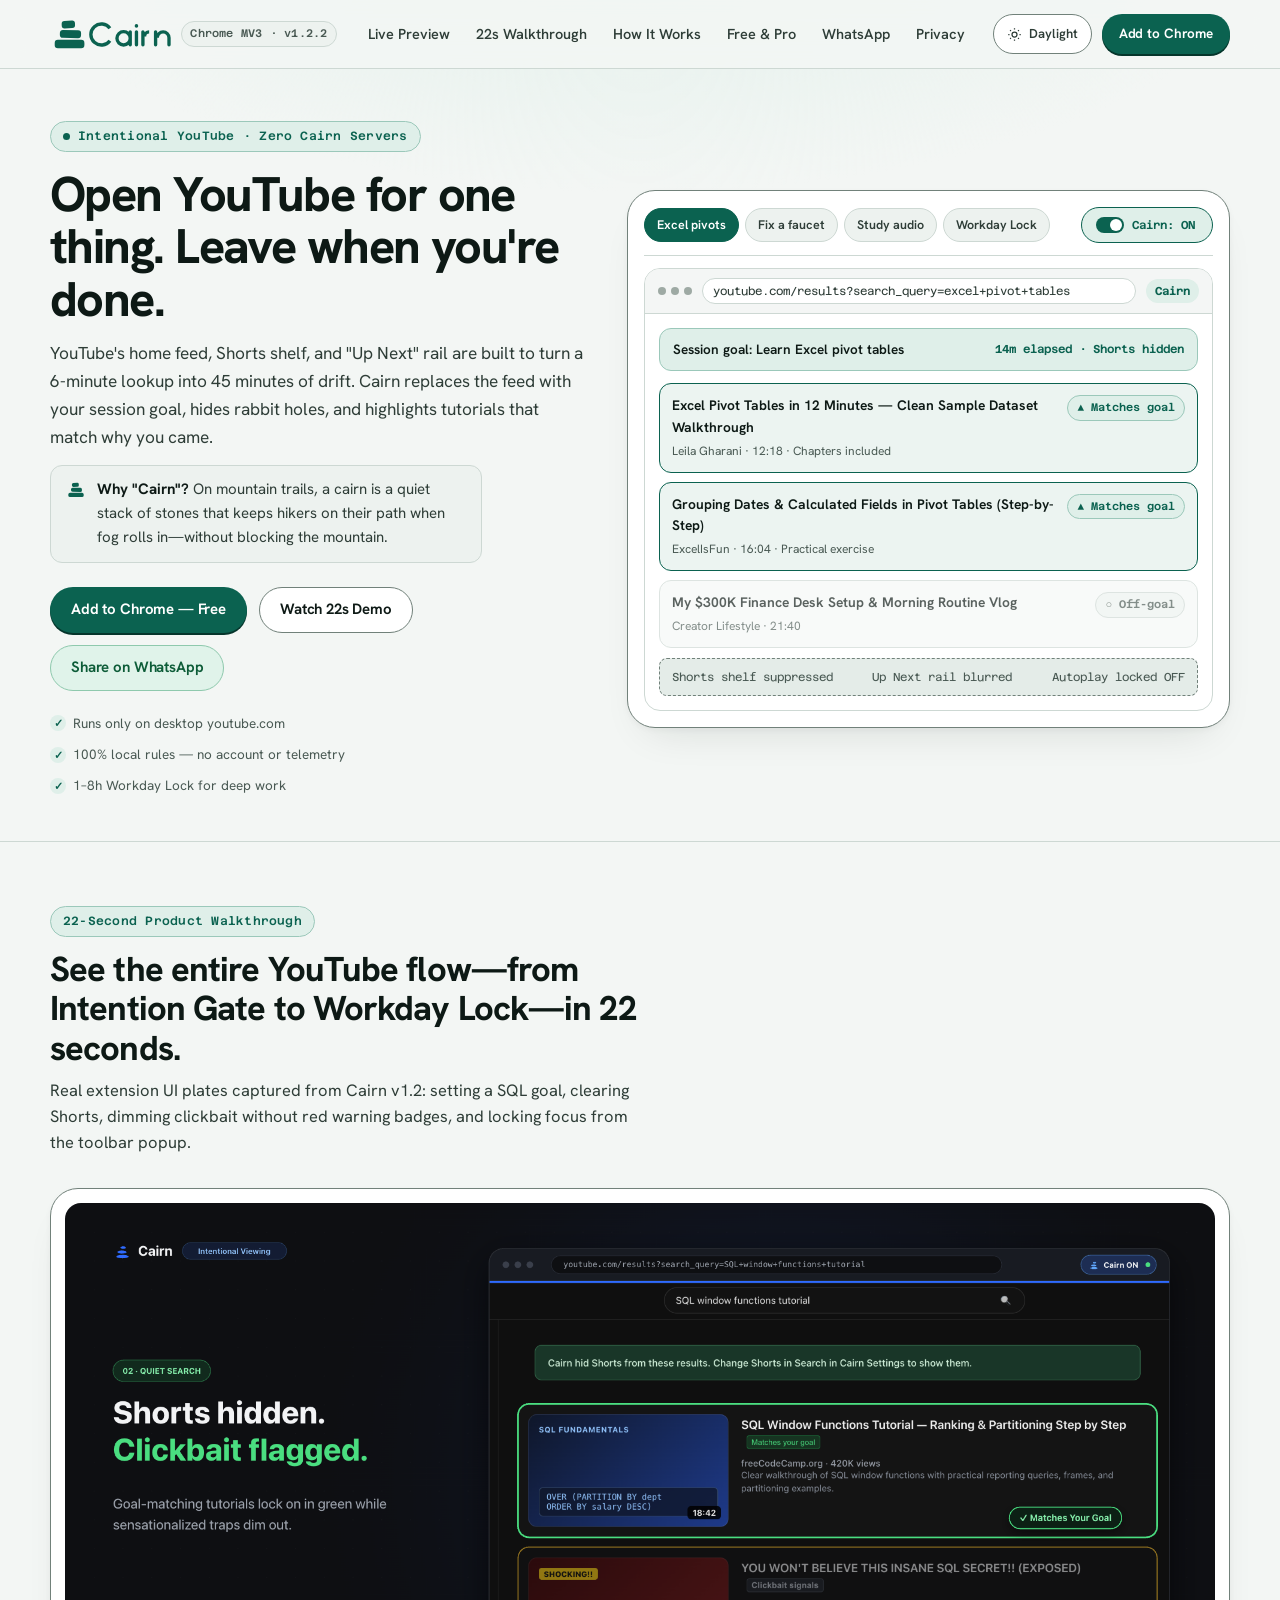
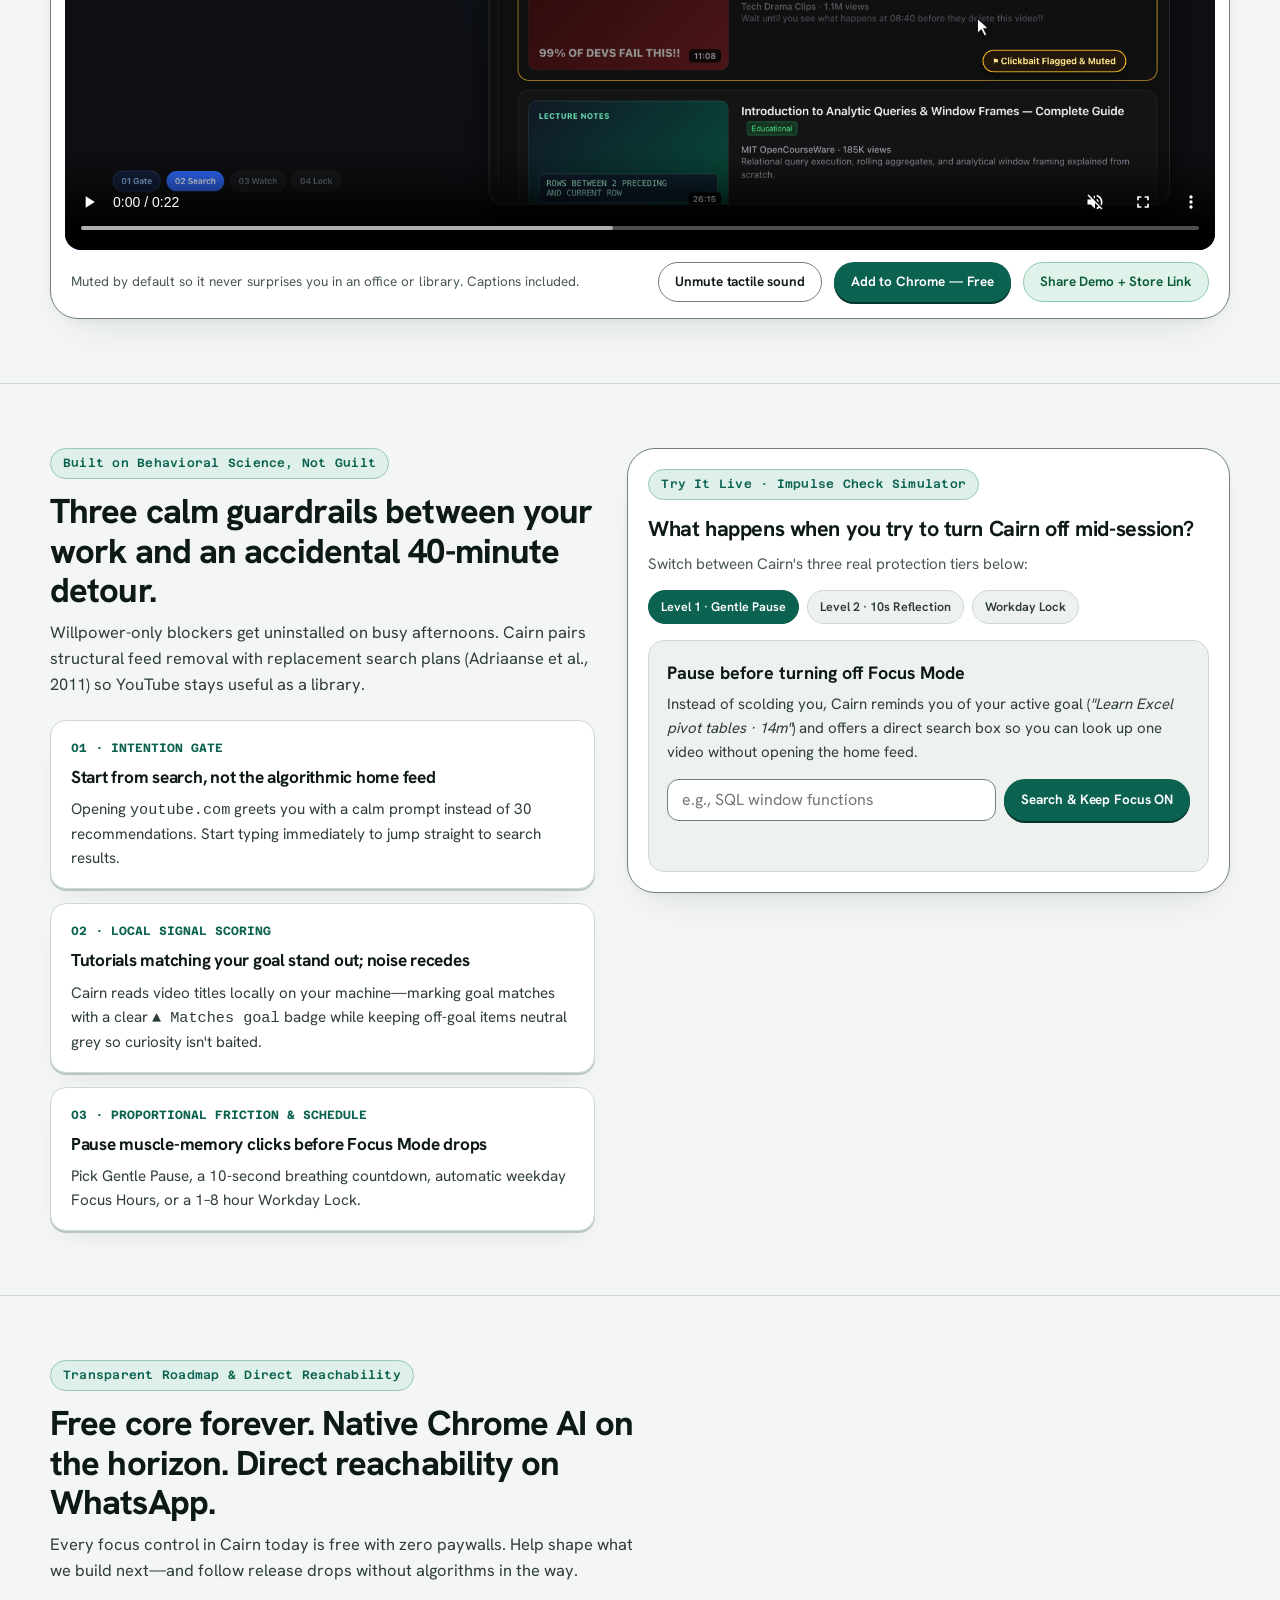
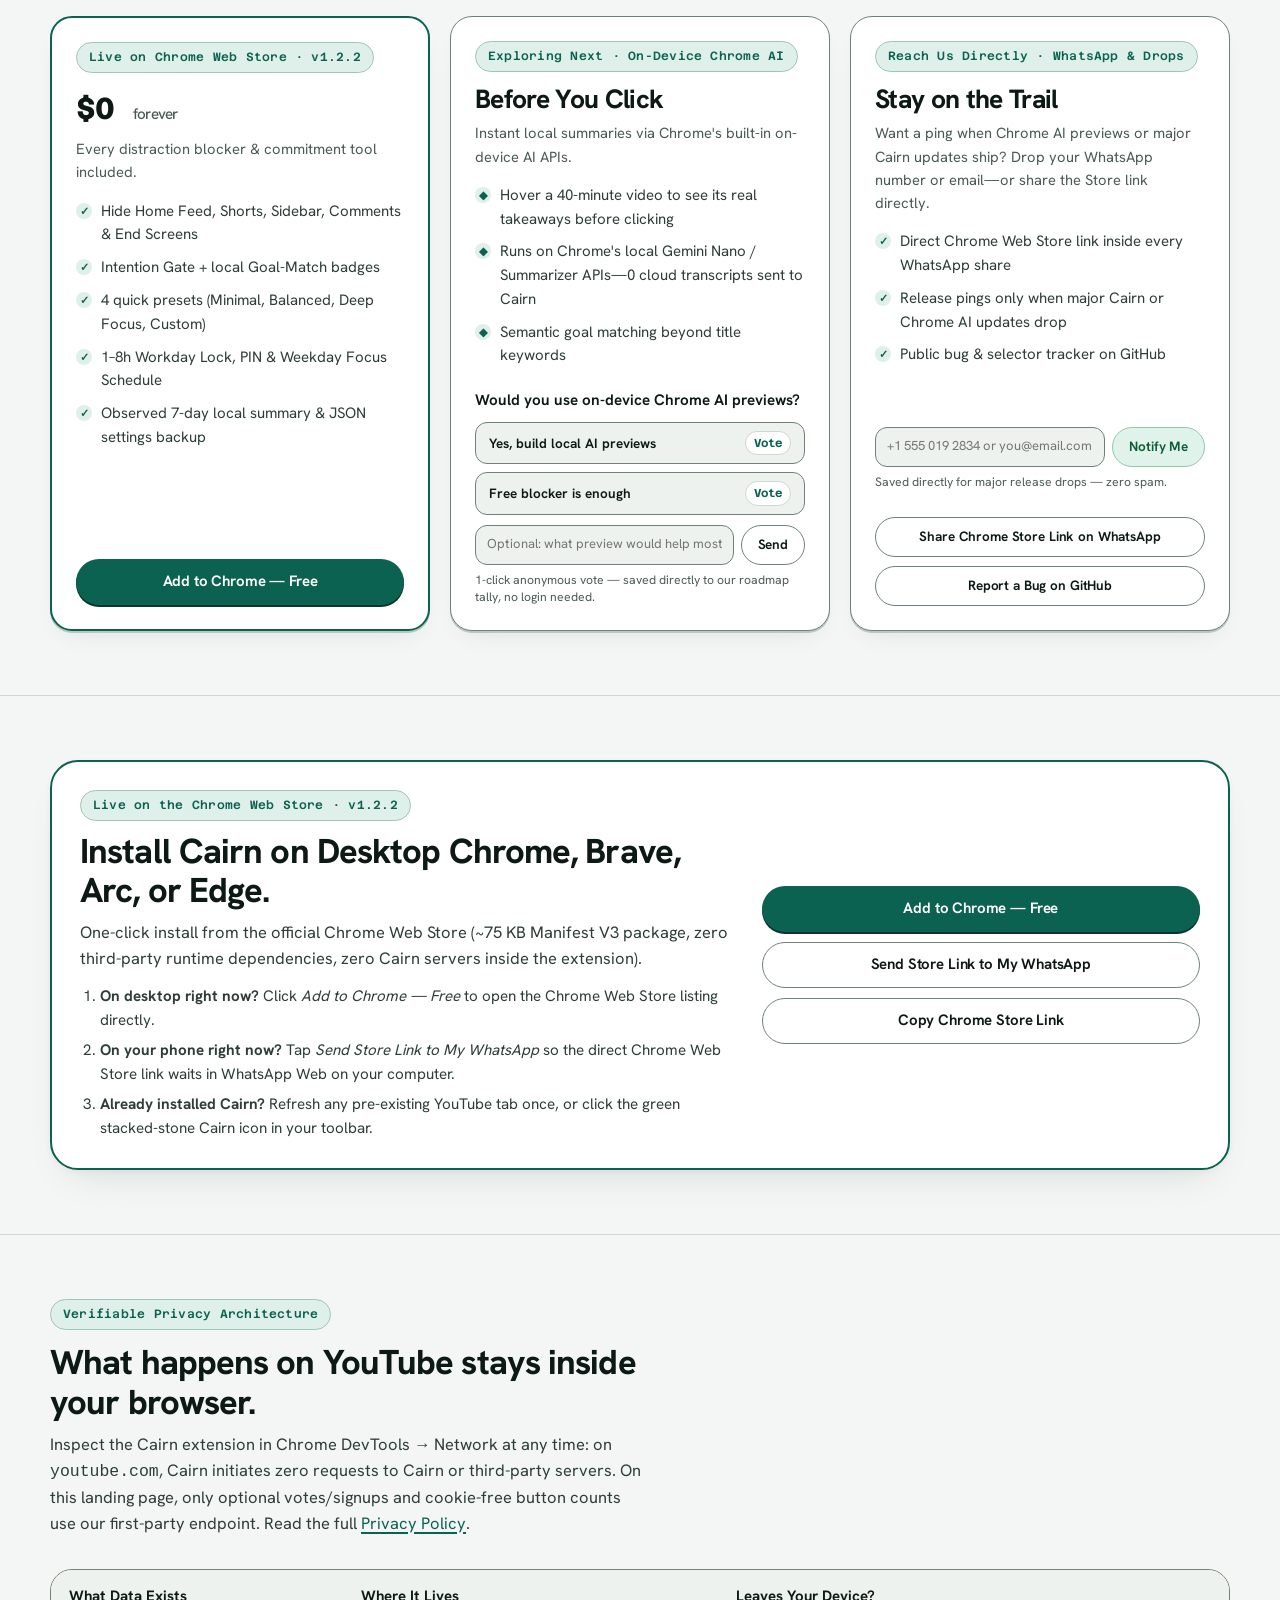
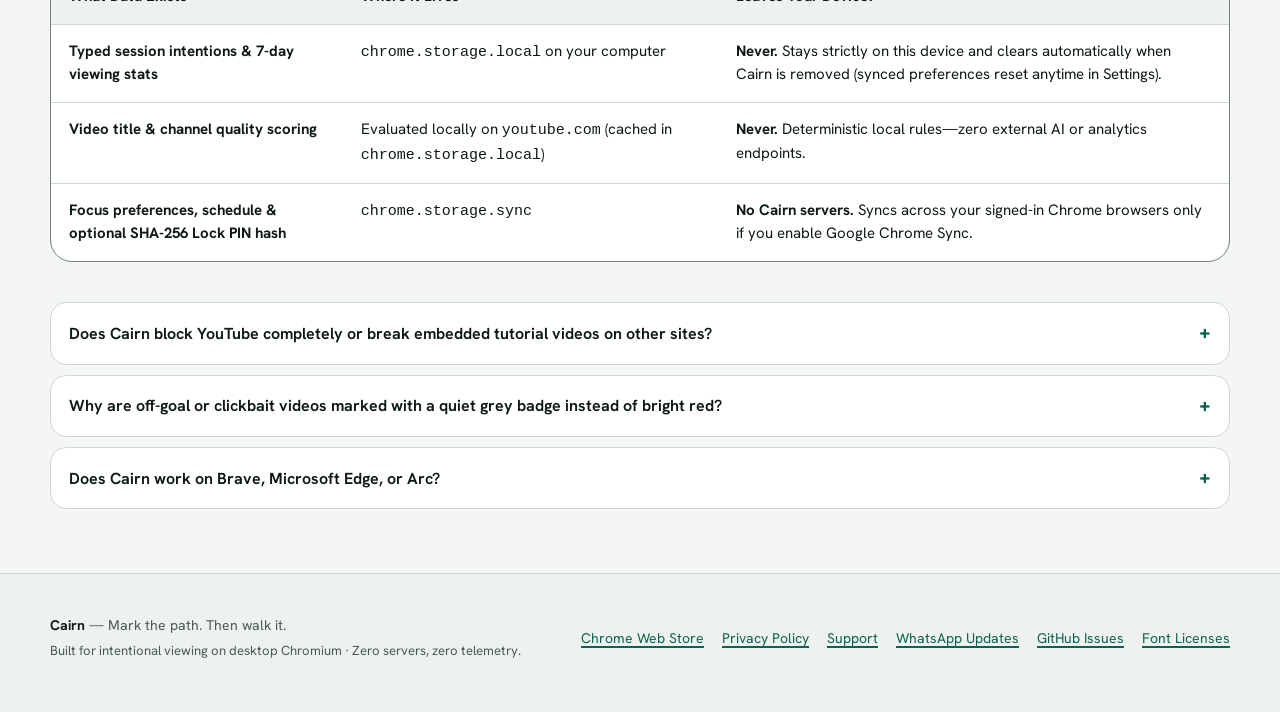
==== commit 26fce28c: "Link Chrome Web Store directly and wire 1-click D1 pulse capture - Point all install CTAs directly t" ====
--- a/index.html
+++ b/index.html
@@ -93,7 +93,7 @@
               "name": "Why did I open this link on my phone from WhatsApp?",
               "acceptedAnswer": {
                 "@type": "Answer",
-                "text": "Cairn runs on desktop Chrome (macOS, Windows, Linux, ChromeOS). On mobile, tap 'Send Desktop Link to My WhatsApp' to drop the link into your own Message Yourself chat so you can open it in one click on WhatsApp Web on your laptop."
+                "text": "Cairn runs on desktop Chrome (macOS, Windows, Linux, ChromeOS). On mobile, tap 'Send Store Link to My WhatsApp' to drop the direct Chrome Web Store link into your own Message Yourself chat so you can install it in one click on your laptop."
               }
             },
             {
@@ -161,7 +161,13 @@
           </svg>
           <span id="theme-toggle-label">Daylight</span>
         </button>
-        <a class="btn btn-primary btn-sm desktop-cta-only" data-cairn-install href="#get-cairn">
+        <a
+          class="btn btn-primary btn-sm desktop-cta-only"
+          data-cairn-install="header"
+          href="https://chromewebstore.google.com/detail/cairn-%E2%80%94-intentional-viewi/faebackbnaagohmbebibnancofpgadfm?utm_source=cairn-site&amp;utm_medium=header"
+          target="_blank"
+          rel="noopener noreferrer"
+        >
           Add to Chrome
         </a>
       </div>
@@ -198,38 +204,56 @@
           </div>
 
           <div class="cta-cluster desktop-cta-only">
-            <a class="btn btn-primary" data-cairn-install href="#get-cairn">
-              Get Cairn for Chrome — $0
+            <a
+              class="btn btn-primary"
+              data-cairn-install="hero"
+              href="https://chromewebstore.google.com/detail/cairn-%E2%80%94-intentional-viewi/faebackbnaagohmbebibnancofpgadfm?utm_source=cairn-site&amp;utm_medium=hero"
+              target="_blank"
+              rel="noopener noreferrer"
+            >
+              Add to Chrome — Free
             </a>
-            <a class="btn btn-whatsapp" href="#whatsapp">
-              WhatsApp Updates &amp; Share
+            <a class="btn btn-secondary" href="#walkthrough" data-funnel-slot="hero_watch_demo">
+              Watch 22s Demo
             </a>
-            <a class="btn btn-secondary" href="#walkthrough">
-              Watch 22s Demo
+            <a
+              class="btn btn-whatsapp"
+              data-wa-share="hero"
+              href="https://wa.me/?text=Using%20Cairn%20on%20Chrome%20to%20open%20YouTube%20for%20one%20thing%20and%20leave%20when%20done%20%E2%80%94%20hides%20Shorts%2C%20blurs%20rabbit-hole%20sidebars%2C%20100%25%20local%3A%20https%3A%2F%2Fchromewebstore.google.com%2Fdetail%2Fcairn-%25E2%2580%2594-intentional-viewi%2Ffaebackbnaagohmbebibnancofpgadfm%3Futm_source%3Dwhatsapp-share"
+              target="_blank"
+              rel="noopener noreferrer"
+            >
+              Share on WhatsApp
             </a>
           </div>
 
           <!-- Phone / WhatsApp In-App Browser Handoff Card -->
           <div class="mobile-handoff-box" aria-label="Save desktop extension link for your laptop">
             <p class="mobile-handoff-note">
-              <strong>Viewing on your phone?</strong> Cairn installs on desktop Chrome. Send this link to your own WhatsApp <em>Message Yourself</em> chat so you can install it in one click on your laptop:
+              <strong>Viewing on your phone?</strong> Chrome extensions install on desktop. Send the direct Chrome Web Store link to your WhatsApp <em>Message Yourself</em> chat—or open the Store listing right here:
             </p>
             <div class="mobile-handoff-actions">
               <a
                 class="btn btn-primary btn-sm"
-                data-wa-save
-                href="https://wa.me/?text=Save%20Cairn%20for%20my%20laptop%3A%20https%3A%2F%2Fmohdashraf010897.github.io%2Fcairn-public%2F"
+                data-wa-save="mobile_hero"
+                href="https://wa.me/?text=Install%20Cairn%20on%20desktop%20Chrome%20%28intentional%20YouTube%20%E2%80%94%20hides%20Shorts%20%26%20rabbit%20holes%2C%20100%25%20local%29%3A%20https%3A%2F%2Fchromewebstore.google.com%2Fdetail%2Fcairn-%25E2%2580%2594-intentional-viewi%2Ffaebackbnaagohmbebibnancofpgadfm%3Futm_source%3Dwhatsapp-self"
                 target="_blank"
                 rel="noopener noreferrer"
               >
-                Send Link to My WhatsApp
+                Send Store Link to My WhatsApp
               </a>
-              <button class="btn btn-secondary btn-sm" type="button" data-copy-link>
-                Copy Desktop Link
+              <a
+                class="btn btn-secondary btn-sm"
+                data-cairn-install="mobile_hero"
+                href="https://chromewebstore.google.com/detail/cairn-%E2%80%94-intentional-viewi/faebackbnaagohmbebibnancofpgadfm?utm_source=cairn-site&amp;utm_medium=mobile_hero"
+                target="_blank"
+                rel="noopener noreferrer"
+              >
+                Open Chrome Web Store
+              </a>
+              <button class="btn btn-secondary btn-sm" type="button" data-copy-link="mobile_hero">
+                Copy Store Link
               </button>
-              <a class="btn btn-secondary btn-sm" data-email-self href="mailto:?subject=Install%20Cairn%20on%20Chrome">
-                Email to Laptop
-              </a>
             </div>
             <div id="copy-toast" class="copy-toast" role="status" aria-live="polite"></div>
           </div>
@@ -586,13 +610,22 @@
                 Unmute tactile sound
               </button>
               <a
-                class="btn btn-whatsapp btn-sm"
-                data-wa-share
-                href="https://wa.me/?text=Cairn%20for%20Chrome"
+                class="btn btn-primary btn-sm desktop-cta-only"
+                data-cairn-install="video_bar"
+                href="https://chromewebstore.google.com/detail/cairn-%E2%80%94-intentional-viewi/faebackbnaagohmbebibnancofpgadfm?utm_source=cairn-site&amp;utm_medium=video_bar"
                 target="_blank"
                 rel="noopener noreferrer"
               >
-                Share Demo on WhatsApp
+                Add to Chrome — Free
+              </a>
+              <a
+                class="btn btn-whatsapp btn-sm"
+                data-wa-share-demo="video_bar"
+                href="https://wa.me/?text=22-sec%20demo%20of%20Cairn%20for%20Chrome%20%E2%80%94%20set%20a%20goal%20on%20YouTube%2C%20hide%20Shorts%20%26%20rabbit%20holes%2C%20and%20leave%20when%20done.%0AInstall%20free%20on%20Chrome%3A%20https%3A%2F%2Fchromewebstore.google.com%2Fdetail%2Fcairn-%25E2%2580%2594-intentional-viewi%2Ffaebackbnaagohmbebibnancofpgadfm%3Futm_source%3Dwhatsapp-demo%0AWatch%2022s%20walkthrough%3A%20https%3A%2F%2Fmohdashraf010897.github.io%2Fcairn-public%2F%23walkthrough"
+                target="_blank"
+                rel="noopener noreferrer"
+              >
+                Share Demo + Store Link
               </a>
             </div>
           </div>
@@ -752,7 +785,7 @@
           <!-- Card 1: Cairn Core ($0) -->
           <article class="tier-card is-featured" aria-label="Cairn Free Core">
             <div>
-              <span class="eyebrow">Shipped Today · v1.2.2</span>
+              <span class="eyebrow">Live on Chrome Web Store · v1.2.2</span>
               <div class="tier-price">$0 <span class="tier-unit">forever</span></div>
               <p class="tier-sub">Every distraction blocker &amp; commitment tool included.</p>
               <ul class="feature-list">
@@ -763,13 +796,19 @@
                 <li><span class="trust-check" aria-hidden="true">✓</span> Observed 7-day local summary &amp; JSON settings backup</li>
               </ul>
             </div>
-            <a class="btn btn-primary" data-cairn-install href="#get-cairn">
-              Get Cairn Free
+            <a
+              class="btn btn-primary"
+              data-cairn-install="pricing_card"
+              href="https://chromewebstore.google.com/detail/cairn-%E2%80%94-intentional-viewi/faebackbnaagohmbebibnancofpgadfm?utm_source=cairn-site&amp;utm_medium=pricing_card"
+              target="_blank"
+              rel="noopener noreferrer"
+            >
+              Add to Chrome — Free
             </a>
           </article>
 
-          <!-- Card 2: Chrome Built-in AI Pro Exploration -->
-          <article class="tier-card" aria-label="Cairn Pro On-Device Chrome AI Exploration">
+          <!-- Card 2: Chrome Built-in AI Pro Exploration (1-Click Saved Response) -->
+          <article class="tier-card" id="pro-pulse-card" aria-label="Cairn Pro On-Device Chrome AI Exploration">
             <div>
               <span class="eyebrow">Exploring Next · On-Device Chrome AI</span>
               <h3 class="tier-headline">Before You Click</h3>
@@ -784,62 +823,102 @@
               </p>
             </div>
             <div>
-              <div class="pulse-actions">
-                <button id="pulse-yes" class="btn btn-secondary btn-sm" type="button">
-                  Yes, build local AI previews
+              <div class="pulse-actions" role="group" aria-label="Vote on Chrome AI previews">
+                <button
+                  id="pulse-yes"
+                  class="pulse-vote-btn"
+                  type="button"
+                  data-pulse-choice="yes"
+                  aria-pressed="false"
+                >
+                  <span>Yes, build local AI previews</span>
+                  <span class="vote-count" id="pulse-yes-count">Vote</span>
                 </button>
-                <button id="pulse-free" class="btn btn-secondary btn-sm" type="button">
-                  Free blocker is enough
+                <button
+                  id="pulse-free"
+                  class="pulse-vote-btn"
+                  type="button"
+                  data-pulse-choice="no"
+                  aria-pressed="false"
+                >
+                  <span>Free blocker is enough</span>
+                  <span class="vote-count" id="pulse-free-count">Vote</span>
                 </button>
               </div>
-              <div id="pulse-result" class="pulse-result" hidden role="status" aria-live="polite">
-                <span id="pulse-result-text"></span>
-                <div style="margin-top: 6px;">
-                  <a
-                    id="pulse-github-link"
-                    href="https://github.com/mohdashraf010897/cairn-public/issues"
-                    target="_blank"
-                    rel="noopener noreferrer"
-                  >
-                    Log my +1 on GitHub Issues &rarr;
-                  </a>
-                </div>
-              </div>
+              <form id="pulse-note-form" class="inline-capture-form" novalidate>
+                <label class="sr-only" for="pulse-note-input">Optional feature note for Cairn Pro</label>
+                <div class="inline-capture-row">
+                  <input
+                    id="pulse-note-input"
+                    class="inline-capture-input"
+                    type="text"
+                    maxlength="200"
+                    placeholder="Optional: what preview would help most?"
+                    autocomplete="off"
+                  />
+                  <button id="pulse-note-submit" class="btn btn-secondary btn-sm" type="submit">
+                    Send
+                  </button>
+                </div>
+                <p id="pulse-feedback" class="pulse-fineprint" role="status" aria-live="polite">
+                  1-click anonymous vote — saved directly to our roadmap tally, no login needed.
+                </p>
+              </form>
             </div>
           </article>
 
-          <!-- Card 3: WhatsApp-First Reachability -->
+          <!-- Card 3: WhatsApp-First Reachability & Direct Release Drops -->
           <article class="tier-card" id="whatsapp" aria-label="WhatsApp updates and community feedback">
             <div>
-              <span class="eyebrow">Reach Us Directly · WhatsApp First</span>
+              <span class="eyebrow">Reach Us Directly · WhatsApp &amp; Drops</span>
               <h3 class="tier-headline">Stay on the Trail</h3>
               <p class="tier-sub" id="wa-channel-note">
-                No mailing-list spam or tracking pixels. Save Cairn to WhatsApp or share the 22s walkthrough with your team.
+                Want a ping when Chrome AI previews or major Cairn updates ship? Drop your WhatsApp number or email—or share the Store link directly.
               </p>
               <ul class="feature-list">
-                <li><span class="trust-check" aria-hidden="true">✓</span><span>One-tap save to your WhatsApp <em>Message Yourself</em> chat for desktop install</span></li>
-                <li><span class="trust-check" aria-hidden="true">✓</span><span>WhatsApp Channel slot ready for Chrome Web Store &amp; Chrome AI launch drops</span></li>
-                <li><span class="trust-check" aria-hidden="true">✓</span><span>Direct public bug &amp; feature tracker on GitHub</span></li>
+                <li><span class="trust-check" aria-hidden="true">✓</span><span>Direct Chrome Web Store link inside every WhatsApp share</span></li>
+                <li><span class="trust-check" aria-hidden="true">✓</span><span>Release pings only when major Cairn or Chrome AI updates drop</span></li>
+                <li><span class="trust-check" aria-hidden="true">✓</span><span>Public bug &amp; selector tracker on GitHub</span></li>
               </ul>
             </div>
             <div style="display: grid; gap: 9px;">
+              <form id="wa-subscribe-form" class="inline-capture-form" style="margin-top: 0;" novalidate>
+                <label class="sr-only" for="wa-contact-input">WhatsApp number with country code or email address</label>
+                <div class="inline-capture-row">
+                  <input
+                    id="wa-contact-input"
+                    class="inline-capture-input"
+                    type="text"
+                    maxlength="120"
+                    placeholder="+1 555 019 2834 or you@email.com"
+                    autocomplete="tel"
+                  />
+                  <button id="wa-subscribe-btn" class="btn btn-whatsapp btn-sm" type="submit">
+                    Notify Me
+                  </button>
+                </div>
+                <p id="wa-subscribe-feedback" class="pulse-fineprint" role="status" aria-live="polite">
+                  Saved directly for major release drops — zero spam.
+                </p>
+              </form>
               <a
                 id="wa-channel-btn"
                 class="btn btn-whatsapp btn-sm"
-                href="https://wa.me/?text=Save%20Cairn%20for%20my%20laptop%3A%20https%3A%2F%2Fmohdashraf010897.github.io%2Fcairn-public%2F"
+                href="https://whatsapp.com/"
                 target="_blank"
                 rel="noopener noreferrer"
-              >
-                Save Link to My WhatsApp
+                hidden
+              >
+                Follow Official WhatsApp Channel
               </a>
               <a
                 class="btn btn-secondary btn-sm"
-                data-wa-share
-                href="https://wa.me/?text=Using%20Cairn%20on%20Chrome"
+                data-wa-share="whatsapp_card"
+                href="https://wa.me/?text=Using%20Cairn%20on%20Chrome%20to%20open%20YouTube%20for%20one%20thing%20and%20leave%20when%20done%20%E2%80%94%20hides%20Shorts%2C%20blurs%20rabbit-hole%20sidebars%2C%20100%25%20local%3A%20https%3A%2F%2Fchromewebstore.google.com%2Fdetail%2Fcairn-%25E2%2580%2594-intentional-viewi%2Ffaebackbnaagohmbebibnancofpgadfm%3Futm_source%3Dwhatsapp-share"
                 target="_blank"
                 rel="noopener noreferrer"
               >
-                Share Cairn with a Friend on WhatsApp
+                Share Chrome Store Link on WhatsApp
               </a>
               <a
                 class="btn btn-secondary btn-sm"
@@ -848,7 +927,7 @@
                 target="_blank"
                 rel="noopener noreferrer"
               >
-                Report a Bug or Request a Feature
+                Report a Bug on GitHub
               </a>
             </div>
           </article>
@@ -856,43 +935,44 @@
       </div>
     </section>
 
-    <!-- ── 5. GET CAIRN ON CHROME (STORE + DEVELOPER PREVIEW) ────────────── -->
+    <!-- ── 5. GET CAIRN ON CHROME (LIVE CHROME WEB STORE) ─────────────────── -->
     <section class="section" id="get-cairn">
       <div class="container">
         <div class="install-banner">
           <div>
-            <span class="eyebrow" id="cws-status-text">Chrome Extension · v1.2.2 Release Candidate</span>
+            <span class="eyebrow" id="cws-status-text">Live on the Chrome Web Store · v1.2.2</span>
             <h2 class="section-title" style="margin-top: 10px;">Install Cairn on Desktop Chrome, Brave, Arc, or Edge.</h2>
             <p class="section-desc">
-              Cairn is a lightweight Manifest V3 package (~75 KB, zero third-party runtime dependencies). Once Chrome Web Store review completes, every install button on this page opens one-click install directly.
+              One-click install from the official Chrome Web Store (~75 KB Manifest V3 package, zero third-party runtime dependencies, zero Cairn servers inside the extension).
             </p>
             <ol class="install-steps">
-              <li><strong>On mobile right now?</strong> Tap <em>Send Link to My WhatsApp</em> so it waits in WhatsApp Web on your computer.</li>
-              <li><strong>Want release ping or early build help?</strong> Open a note on <a data-cairn-issues href="https://github.com/mohdashraf010897/cairn-public/issues" target="_blank" rel="noopener noreferrer">Cairn Public Issues</a>.</li>
-              <li><strong>Already installed Cairn?</strong> Click the green stacked-stone Cairn icon in your Chrome toolbar on any YouTube tab.</li>
+              <li><strong>On desktop right now?</strong> Click <em>Add to Chrome — Free</em> to open the Chrome Web Store listing directly.</li>
+              <li><strong>On your phone right now?</strong> Tap <em>Send Store Link to My WhatsApp</em> so the direct Chrome Web Store link waits in WhatsApp Web on your computer.</li>
+              <li><strong>Already installed Cairn?</strong> Refresh any pre-existing YouTube tab once, or click the green stacked-stone Cairn icon in your toolbar.</li>
             </ol>
           </div>
           <div style="display: grid; gap: 10px;">
             <a
               class="btn btn-primary"
-              data-wa-save
-              href="https://wa.me/?text=Save%20Cairn%20for%20my%20laptop%3A%20https%3A%2F%2Fmohdashraf010897.github.io%2Fcairn-public%2F"
+              data-cairn-install="bottom_banner"
+              href="https://chromewebstore.google.com/detail/cairn-%E2%80%94-intentional-viewi/faebackbnaagohmbebibnancofpgadfm?utm_source=cairn-site&amp;utm_medium=bottom_banner"
               target="_blank"
               rel="noopener noreferrer"
             >
-              Send Desktop Link to My WhatsApp
+              Add to Chrome — Free
             </a>
-            <button class="btn btn-secondary" type="button" data-copy-link>
-              Copy Page Link for Chrome
-            </button>
             <a
               class="btn btn-secondary"
-              href="https://github.com/mohdashraf010897/cairn-public"
+              data-wa-save="bottom_banner"
+              href="https://wa.me/?text=Install%20Cairn%20on%20desktop%20Chrome%20%28intentional%20YouTube%20%E2%80%94%20hides%20Shorts%20%26%20rabbit%20holes%2C%20100%25%20local%29%3A%20https%3A%2F%2Fchromewebstore.google.com%2Fdetail%2Fcairn-%25E2%2580%2594-intentional-viewi%2Ffaebackbnaagohmbebibnancofpgadfm%3Futm_source%3Dwhatsapp-self"
               target="_blank"
               rel="noopener noreferrer"
             >
-              View Public Docs &amp; Changelog
+              Send Store Link to My WhatsApp
             </a>
+            <button class="btn btn-secondary" type="button" data-copy-link="bottom_banner">
+              Copy Chrome Store Link
+            </button>
           </div>
         </div>
       </div>
@@ -905,7 +985,7 @@
           <span class="eyebrow">Verifiable Privacy Architecture</span>
           <h2 class="section-title">What happens on YouTube stays inside your browser.</h2>
           <p class="section-desc">
-            Inspect Cairn in Chrome DevTools &rarr; Network at any time: Cairn initiates zero requests to Cairn or third-party servers, operating purely locally on <code>youtube.com</code>. Read the full <a href="./privacy/">Privacy Policy</a>.
+            Inspect the Cairn extension in Chrome DevTools &rarr; Network at any time: on <code>youtube.com</code>, Cairn initiates zero requests to Cairn or third-party servers. On this landing page, only optional votes/signups and cookie-free button counts use our first-party endpoint. Read the full <a href="./privacy/">Privacy Policy</a>.
           </p>
         </div>
 
@@ -971,9 +1051,17 @@
         </div>
       </div>
       <nav class="footer-links" aria-label="Footer">
+        <a
+          data-cairn-install="footer"
+          href="https://chromewebstore.google.com/detail/cairn-%E2%80%94-intentional-viewi/faebackbnaagohmbebibnancofpgadfm?utm_source=cairn-site&amp;utm_medium=footer"
+          target="_blank"
+          rel="noopener noreferrer"
+        >
+          Chrome Web Store
+        </a>
         <a href="./privacy/">Privacy Policy</a>
         <a href="./support/">Support</a>
-        <a href="#whatsapp">WhatsApp</a>
+        <a href="#whatsapp">WhatsApp Updates</a>
         <a
           data-cairn-issues
           href="https://github.com/mohdashraf010897/cairn-public/issues"
--- a/styles/cairn-site.css
+++ b/styles/cairn-site.css
@@ -203,6 +203,10 @@
 
 .skip-link:focus {
   left: 16px;
+}
+
+[hidden] {
+  display: none !important;
 }
 
 .sr-only {
@@ -1113,23 +1117,102 @@
 }
 
 .pulse-actions {
-  display: flex;
-  flex-wrap: wrap;
+  display: grid;
   gap: 8px;
 }
 
-.pulse-result {
-  margin-top: 12px;
-  padding: 11px 13px;
+.pulse-vote-btn {
+  width: 100%;
+  display: flex;
+  align-items: center;
+  justify-content: space-between;
+  gap: 10px;
+  min-height: 42px;
+  padding: 8px 13px;
   border-radius: var(--radius-sm);
+  border: 1px solid var(--line-strong);
+  background: var(--surface-2);
+  color: var(--ink);
+  font-size: 13.5px;
+  font-weight: 640;
+  text-align: left;
+  cursor: pointer;
+  transition: border-color 140ms ease, background 140ms ease;
+}
+
+.pulse-vote-btn:hover {
+  border-color: var(--pine);
+}
+
+.pulse-vote-btn.is-selected {
   background: var(--pine-soft);
-  border: 1px solid var(--pine-border);
+  border-color: var(--pine);
+  color: var(--ink);
+}
+
+.vote-count {
+  flex-shrink: 0;
+  padding: 2px 8px;
+  border-radius: 999px;
+  background: var(--surface);
+  border: 1px solid var(--line);
+  font-family: var(--font-mono);
+  font-size: 11.5px;
+  font-weight: 650;
+  color: var(--pine);
+}
+
+.pulse-vote-btn.is-selected .vote-count {
+  background: var(--pine);
+  border-color: var(--pine);
+  color: var(--on-pine);
+}
+
+.inline-capture-form {
+  margin-top: 10px;
+  display: grid;
+  gap: 7px;
+}
+
+.inline-capture-row {
+  display: flex;
+  gap: 7px;
+}
+
+.inline-capture-input {
+  flex: 1 1 0;
+  min-width: 0;
+  min-height: 38px;
+  padding: 0 11px;
+  border-radius: var(--radius-sm);
+  border: 1px solid var(--line-strong);
+  background: var(--surface-2);
+  color: var(--ink);
   font-size: 13px;
-  color: var(--ink);
-}
-
-.pulse-result[hidden] {
-  display: none;
+}
+
+.inline-capture-input:focus {
+  outline: 2px solid var(--pine);
+  outline-offset: 1px;
+  background: var(--surface);
+}
+
+.pulse-fineprint {
+  margin: 0;
+  min-height: 34px;
+  font-size: 12.2px;
+  line-height: 1.4;
+  color: var(--ink-3);
+}
+
+.pulse-fineprint.is-confirmed {
+  color: var(--pine);
+  font-weight: 600;
+}
+
+.pulse-fineprint.is-error {
+  color: var(--ochre);
+  font-weight: 600;
 }
 
 /* ==========================================================================
